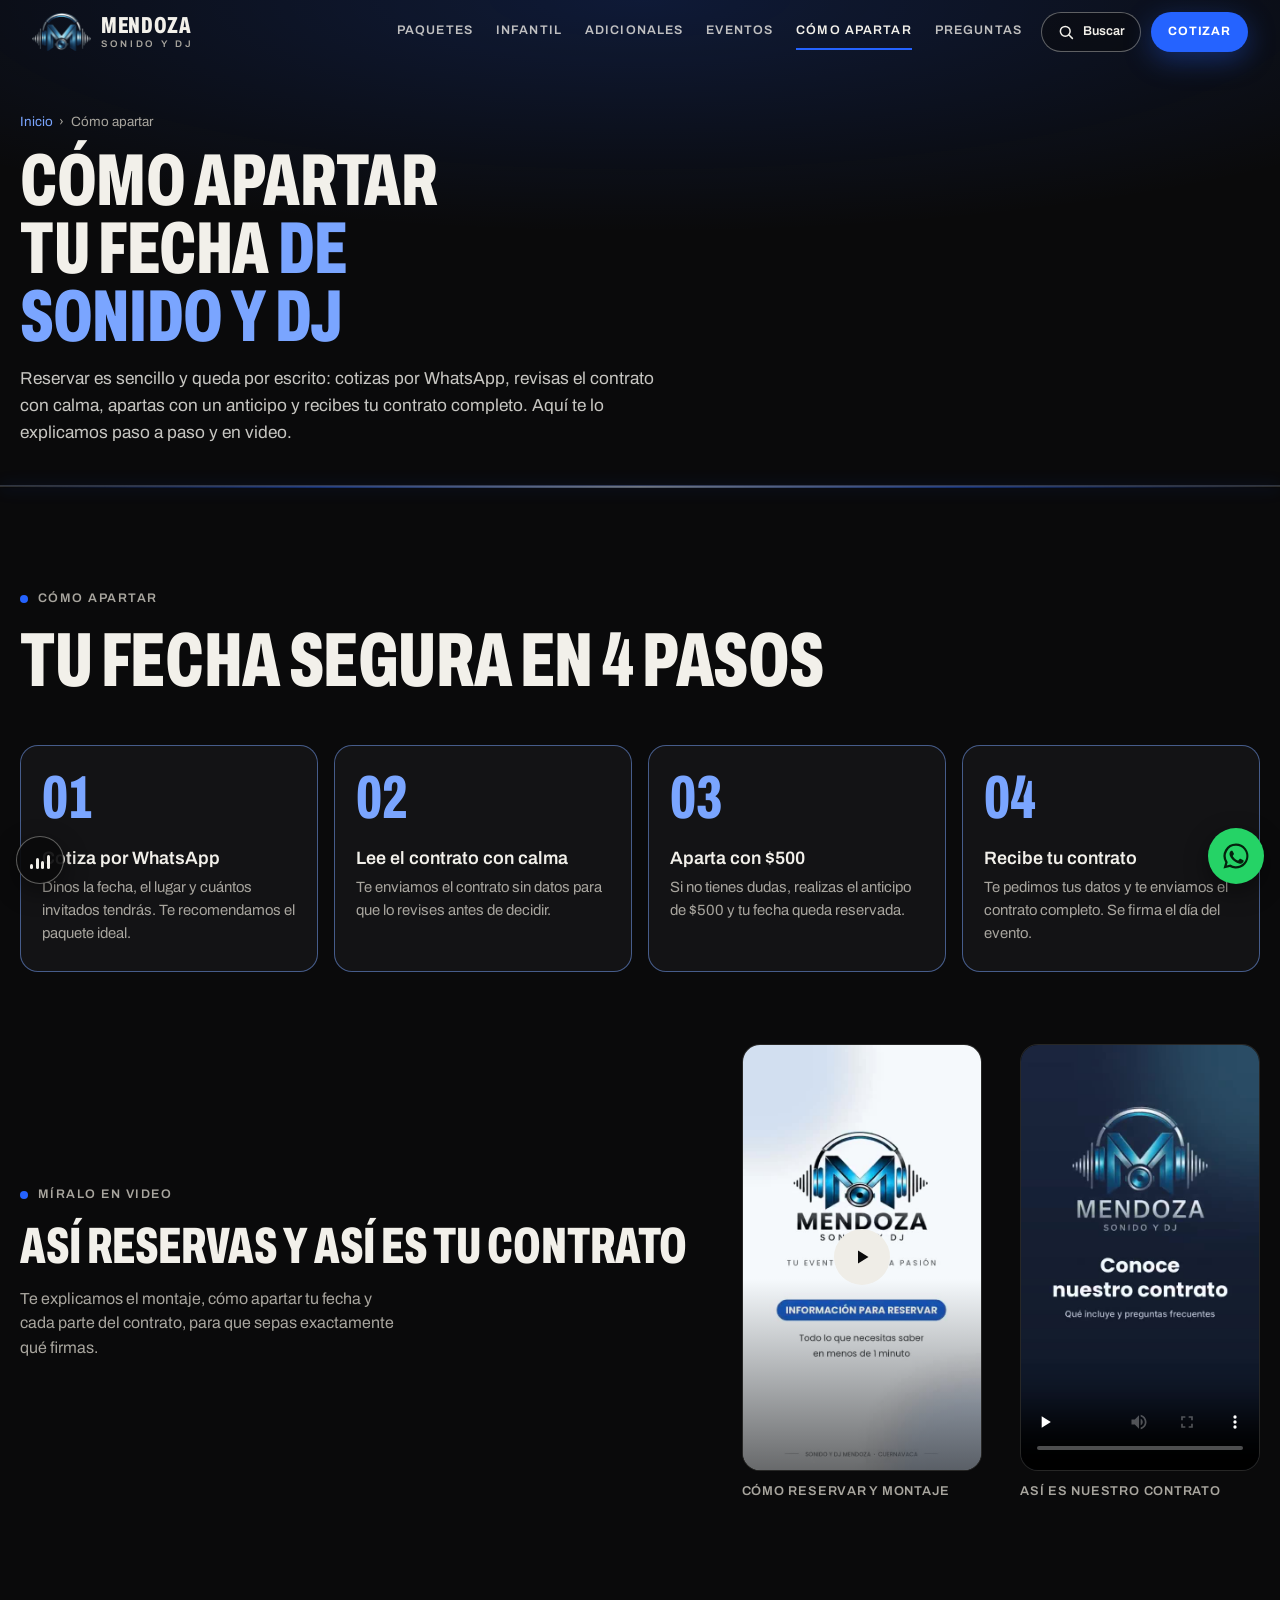
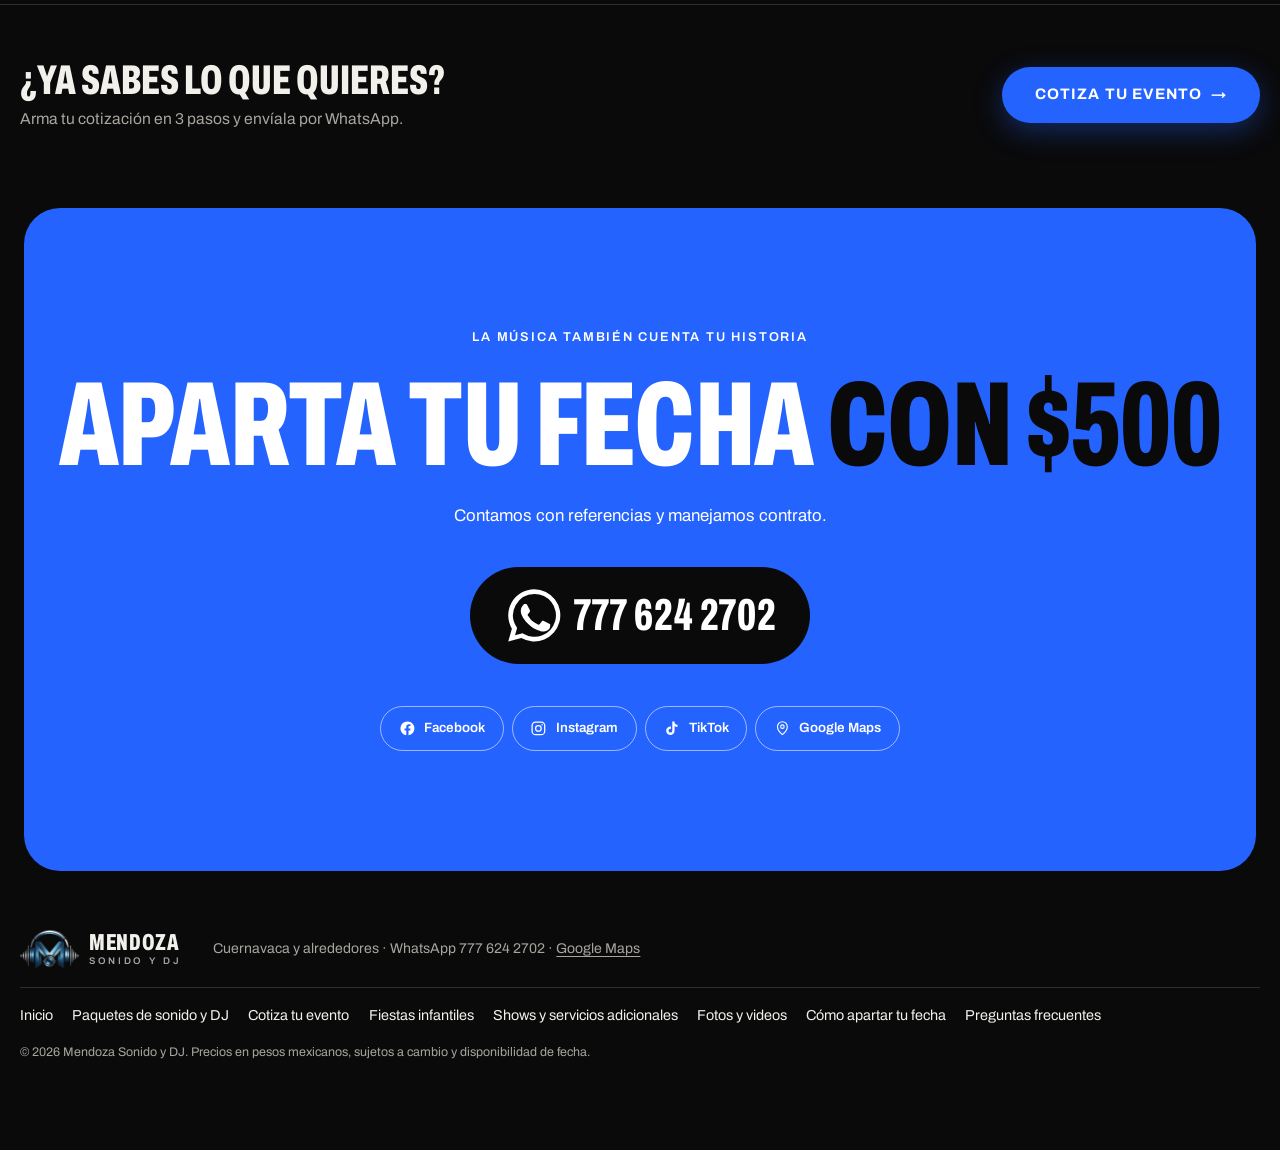
==== como-apartar.html @ 991a9567 "Add files via upload" ====
<!DOCTYPE html>
<html lang="es-MX">
<head>
<meta charset="UTF-8">
<meta name="viewport" content="width=device-width, initial-scale=1">
<title>Cómo apartar tu fecha | Mendoza Sonido y DJ Cuernavaca</title>
<meta name="description" content="Así reservas tu sonido y DJ en Cuernavaca: cotizas por WhatsApp, revisas el contrato, apartas con un anticipo y recibes tu contrato. Paso a paso y en video.">
<meta name="robots" content="index, follow, max-image-preview:large">
<meta name="theme-color" content="#0a0a0b">
<link rel="canonical" href="https://sonido-mendoza.vercel.app/como-apartar">
<!-- Vista previa al compartir el enlace (WhatsApp, Facebook, Messenger) -->
<meta property="og:title" content="Cómo apartar tu fecha | Mendoza Sonido y DJ Cuernavaca">
<meta property="og:description" content="Así reservas tu sonido y DJ en Cuernavaca: cotizas por WhatsApp, revisas el contrato, apartas con un anticipo y recibes tu contrato. Paso a paso y en video.">
<meta property="og:url" content="https://sonido-mendoza.vercel.app/como-apartar">
<meta property="og:image" content="https://sonido-mendoza.vercel.app/compartir.jpg">
<meta property="og:image:secure_url" content="https://sonido-mendoza.vercel.app/compartir.jpg">
<meta property="og:image:type" content="image/jpeg">
<meta property="og:image:width" content="1200">
<meta property="og:image:height" content="630">
<meta property="og:image:alt" content="Mendoza Sonido y DJ: sonido, luces y DJ para fiestas en Cuernavaca">
<meta property="og:type" content="website">
<meta property="og:site_name" content="Mendoza Sonido y DJ">
<meta property="og:locale" content="es_MX">
<meta name="twitter:card" content="summary_large_image">
<meta name="twitter:image" content="https://sonido-mendoza.vercel.app/compartir.jpg">
<link rel="icon" href="/assets/img/icon.png">
<link rel="apple-touch-icon" href="/assets/img/icon.png">
<link rel="preconnect" href="https://fonts.googleapis.com">
<link rel="preconnect" href="https://fonts.gstatic.com" crossorigin>
<link href="https://fonts.googleapis.com/css2?family=Archivo:wdth,wght@62..125,400..800&display=swap" rel="stylesheet">
<link rel="stylesheet" href="/styles.css?v=2712">
<!-- Datos para Google (los de precios y preguntas se agregan solos con lo publicado en el panel) -->
<script type="application/ld+json">{"@context":"https://schema.org","@type":"BreadcrumbList","itemListElement":[{"@type":"ListItem","position":1,"name":"Inicio","item":"https://sonido-mendoza.vercel.app/"},{"@type":"ListItem","position":2,"name":"Cómo apartar","item":"https://sonido-mendoza.vercel.app/como-apartar"}]}</script>
</head>
<body data-page="apartar">
<!-- Página generada con generar-paginas.ps1. Los textos, precios y fotos se editan en el panel (admin.html). -->
<div class="progress" id="progress" aria-hidden="true"></div>

<!-- ============ MENÚ (igual en todas las páginas) ============ -->
<header class="nav" id="nav">
  <a href="/" class="nav__brand" aria-label="Mendoza Sonido y DJ, inicio">
    <img src="/assets/img/icon-clear.png" alt="" width="240" height="154">
    <span><b>Mendoza</b><small>Sonido y DJ</small></span>
  </a>
  <nav class="nav__links" id="navLinks" aria-label="Páginas">
    <a href="/paquetes" data-page-link="paquetes">Paquetes</a>
    <a href="/fiestas-infantiles" data-page-link="infantil">Infantil</a>
    <a href="/servicios-adicionales" data-page-link="adicionales">Adicionales</a>
    <a href="/galeria" data-page-link="galeria">Eventos</a>
    <a href="/como-apartar" data-page-link="apartar">Cómo apartar</a>
    <a href="/preguntas-frecuentes" data-page-link="preguntas">Preguntas</a>
    <a class="btn btn--main nav__links-cta" href="/cotizar">Cotiza tu evento <span class="arrow">→</span></a>
    <a class="btn btn--wa nav__links-cta" data-wa="Hola, quiero cotizar mi evento con Mendoza Sonido y DJ." href="#"><svg class="ico"><use href="#i-wa"/></svg> Cotizar por WhatsApp</a>
  </nav>
  <button type="button" class="nav__search" data-search aria-label="Buscar en el sitio">
    <svg class="ico"><use href="#i-search"/></svg><span>Buscar</span>
  </button>
  <a class="btn btn--main btn--sm nav__cta" href="/cotizar" data-page-link="cotizar">Cotizar</a>
  <button type="button" class="nav__toggle" id="navToggle" aria-label="Abrir menú" aria-expanded="false" aria-controls="navLinks">
    <span></span><span></span>
  </button>
</header>

<main>
<section class="phead">
  <div class="wrap">
    <nav class="crumbs" aria-label="Ruta"><a href="/">Inicio</a> <span aria-hidden="true">›</span> <span>Cómo apartar</span></nav>
    <h1>Cómo apartar tu fecha <em>de sonido y DJ</em></h1>
    <p>Reservar es sencillo y queda por escrito: cotizas por WhatsApp, revisas el contrato con calma, apartas con un anticipo y recibes tu contrato completo. Aquí te lo explicamos paso a paso y en video.</p>
  </div>
</section>
<!-- ============ CÓMO APARTAR ============ -->
<section class="section" id="proceso">
  <div class="wrap">
    <header class="head">
      <p class="label"><i></i> Cómo apartar</p>
      <h2 id="aparTitle"></h2>
    </header>
    <ol class="steps" id="pasos"></ol>
    <div class="pvideos" id="pvideos"></div>
  </div>
</section>


<section class="nextstep">
  <div class="wrap">
    <p>¿Ya sabes lo que quieres? <span>Arma tu cotización en 3 pasos y envíala por WhatsApp.</span></p>
    <a class="btn btn--main btn--lg" href="/cotizar">Cotiza tu evento <span class="arrow">→</span></a>
  </div>
</section>
<!-- ============ CONTACTO ============ -->
<section class="cta" id="contacto">
  <div class="wrap cta__box" id="contactBox"></div>
</section>

</main>

<footer class="footer">
  <div class="wrap">
    <div class="footer__row">
      <a href="/" class="nav__brand">
        <img src="/assets/img/icon-clear.png" alt="" width="240" height="154">
        <span><b>Mendoza</b><small>Sonido y DJ</small></span>
      </a>
      <p id="footInfo"></p>
    </div>
    <nav class="footer__links" aria-label="Páginas del sitio">
      <a href="/">Inicio</a>
      <a href="/paquetes">Paquetes de sonido y DJ</a>
      <a href="/cotizar">Cotiza tu evento</a>
      <a href="/fiestas-infantiles">Fiestas infantiles</a>
      <a href="/servicios-adicionales">Shows y servicios adicionales</a>
      <a href="/galeria">Fotos y videos</a>
      <a href="/como-apartar">Cómo apartar tu fecha</a>
      <a href="/preguntas-frecuentes">Preguntas frecuentes</a>
    </nav>
    <p class="footer__small">© <span id="year">2026</span> Mendoza Sonido y DJ. <span id="footNote"></span></p>
  </div>
</footer>

<!-- Botón flotante (computadora) -->
<a class="fab" data-wa="Hola, quiero cotizar mi evento con Mendoza Sonido y DJ." href="#" aria-label="Escríbenos por WhatsApp">
  <svg class="ico"><use href="#i-wa"/></svg>
</a>

<!-- Barra inferior (celular) -->
<nav class="dock" id="dock" aria-label="Accesos rápidos">
  <a href="/paquetes" data-page-link="paquetes"><svg class="ico"><use href="#i-speaker"/></svg><span>Paquetes</span></a>
  <a href="/cotizar" id="dockQuote" data-page-link="cotizar"><svg class="ico"><use href="#i-cart"/></svg><span>Cotizar</span><b class="dock__n" id="dockN" hidden></b></a>
  <button type="button" data-search><svg class="ico"><use href="#i-search"/></svg><span>Buscar</span></button>
  <a class="dock__wa" data-wa="Hola, quiero cotizar mi evento con Mendoza Sonido y DJ." href="#"><svg class="ico"><use href="#i-wa"/></svg><span>WhatsApp</span></a>
</nav>

<!-- Buscador -->
<dialog class="search" id="search" aria-label="Buscar en el sitio">
  <form class="search__bar" id="sForm" role="search">
    <svg class="ico"><use href="#i-search"/></svg>
    <input type="search" id="sInput" placeholder="Pantalla, shots, 150 personas, anticipo…" autocomplete="off" enterkeyhint="search" aria-label="¿Qué buscas?">
    <button type="button" class="search__close" id="sClose" aria-label="Cerrar buscador">×</button>
  </form>
  <div class="search__body">
    <div id="sQuick">
      <p class="search__h">Lo más buscado</p>
      <ul class="search__chips">
        <li><button type="button" data-q="pantalla">Pantalla y karaoke</button></li>
        <li><button type="button" data-q="shots">Carrito de shots</button></li>
        <li><button type="button" data-q="show">Shows y botargas</button></li>
        <li><button type="button" data-q="palomitas">Palomitas</button></li>
        <li><button type="button" data-q="infantil">Fiesta infantil</button></li>
        <li><button type="button" data-q="150 personas">150 personas</button></li>
        <li><button type="button" data-q="sábado">Precio en sábado</button></li>
        <li><button type="button" data-q="apartar">Cómo apartar</button></li>
        <li><button type="button" data-q="contrato">Contrato</button></li>
        <li><button type="button" data-q="horas">Horas de servicio</button></li>
      </ul>
    </div>
    <p class="search__h" id="sHead" hidden></p>
    <ul class="search__list" id="sList"></ul>
    <div class="search__none" id="sNone" hidden>
      <p>No encontramos <b id="sTerm"></b> en la página. Pregúntanos y te respondemos.</p>
      <a class="btn btn--wa" id="sAsk" href="#" target="_blank" rel="noopener"><svg class="ico"><use href="#i-wa"/></svg> Preguntar por WhatsApp</a>
    </div>
  </div>
</dialog>

<!-- Ventana de cada paquete: fotos y detalles -->
<dialog class="pview" id="packView" aria-labelledby="pvTitle">
  <button class="lightbox__close" id="pvClose" aria-label="Cerrar">×</button>
  <div class="pview__grid">
    <div class="pview__media" id="pvMedia">
      <div class="pview__strip" id="pvStrip"></div>
      <div class="pview__bar">
        <p id="pvCap"></p>
        <div class="vnav" id="pvNav">
          <button type="button" id="pvPrev" aria-label="Foto anterior">←</button>
          <span id="pvCount">1 / 1</span>
          <button type="button" id="pvNext" aria-label="Foto siguiente">→</button>
        </div>
      </div>
    </div>
    <div class="pview__info">
      <p class="label"><i></i> Paquete</p>
      <h3 id="pvTitle"></h3>
      <p class="pack__cap" id="pvPeople"></p>
      <div class="pview__price" id="pvPrice"></div>
      <ul class="pack__list" id="pvList"></ul>
      <button type="button" class="pack__video" id="pvVideo" hidden><svg class="ico"><use href="#i-play"/></svg> Ver video del paquete</button>
      <button type="button" class="btn btn--wa" id="pvWant"><svg class="ico"><use href="#i-wa"/></svg> Quiero este paquete</button>
    </div>
  </div>
</dialog>

<!-- Visor de fotos y videos -->
<dialog class="lightbox" id="lightbox" aria-label="Foto o video ampliado">
  <button class="lightbox__close" id="lbClose" aria-label="Cerrar">×</button>
  <img id="lbImg" src="" alt="">
  <video id="lbVid" controls playsinline hidden></video>
  <div id="lbYt" class="yt" hidden></div>
  <p id="lbCap"></p>
</dialog>

<svg width="0" height="0" style="position:absolute" aria-hidden="true">
  <defs>
    <symbol id="i-wa" viewBox="0 0 24 24"><path fill="currentColor" stroke="none" d="M12 2a10 10 0 0 0-8.6 15.1L2 22l5-1.3A10 10 0 1 0 12 2Zm0 1.8a8.2 8.2 0 1 1-4.2 15.2l-.3-.2-2.9.8.8-2.8-.2-.3A8.2 8.2 0 0 1 12 3.800Zm-3.5 3.900c-.2 0-.5 0-.7.3-.3.3-1 1-1 2.300s1 2.7 1.1 2.900c.100.2 2 3 4.8 4.2 2.4 1 2.8.800 3.3.700.5 0 1.7-.7 1.9-1.3.200-.7.200-1.2.200-1.3-.1-.2-.3-.2-.6-.400l-1.9-.900c-.3-.1-.5-.2-.7.100l-.9 1.100c-.2.200-.3.200-.6.100-.3-.2-1.2-.5-2.3-1.4-.8-.8-1.4-1.7-1.6-2-.2-.3 0-.4.100-.600l.400-.5.300-.500v-.500L9.3 8.100c-.2-.4-.4-.4-.6-.400h-.200Z"/></symbol>
    <symbol id="i-fb" viewBox="0 0 24 24"><path fill="currentColor" stroke="none" d="M22 12a10 10 0 1 0-11.6 9.900v-7H7.900V12h2.500V9.800c0-2.5 1.5-3.9 3.8-3.9 1.1 0 2.2.2 2.2.2v2.500h-1.200c-1.2 0-1.6.8-1.6 1.600V12h2.800l-.4 2.900h-2.400v7A10 10 0 0 0 22 12Z"/></symbol>
    <symbol id="i-ig" viewBox="0 0 24 24" fill="none" stroke="currentColor" stroke-width="1.8"><rect x="3" y="3" width="18" height="18" rx="5"/><circle cx="12" cy="12" r="4"/><circle cx="17.3" cy="6.7" r="1" fill="currentColor" stroke="none"/></symbol>
    <symbol id="i-tt" viewBox="0 0 24 24"><path fill="currentColor" stroke="none" d="M16.5 2h-3.200v13.300a2.7 2.7 0 1 1-2.7-2.700c.3 0 .5 0 .8.100V9.400a6 6 0 1 0 5.1 5.900V8.600a7.3 7.3 0 0 0 4.2 1.300V6.700a4.3 4.3 0 0 1-4.2-4.700Z"/></symbol>
      <symbol id="i-clock" viewBox="0 0 24 24"><circle cx="12" cy="12" r="9"/><path d="M12 7v5l3 2"/></symbol>
      <symbol id="i-lock" viewBox="0 0 24 24"><rect x="5" y="11" width="14" height="9" rx="2"/><path d="M8 11V8a4 4 0 0 1 8 0v3"/></symbol>
      <symbol id="i-dj" viewBox="0 0 24 24"><path d="M4 15v-3a8 8 0 0 1 16 0v3"/><rect x="3" y="14" width="4" height="6" rx="1.5"/><rect x="17" y="14" width="4" height="6" rx="1.5"/></symbol>
      <symbol id="i-truck" viewBox="0 0 24 24"><path d="M3 7h11v9H3zM14 10h4l3 3v3h-7"/><circle cx="7" cy="17.5" r="1.8"/><circle cx="17" cy="17.5" r="1.8"/></symbol>
      <symbol id="i-doc" viewBox="0 0 24 24"><path d="M7 3h7l4 4v14H7zM14 3v4h4M10 12h5M10 16h5"/></symbol>
      <symbol id="i-people" viewBox="0 0 24 24"><circle cx="12" cy="8" r="3"/><path d="M6 20a6 6 0 0 1 12 0"/><circle cx="5" cy="10" r="2"/><circle cx="19" cy="10" r="2"/><path d="M1.5 18a3.5 3.5 0 0 1 4-3.400M22.5 18a3.5 3.5 0 0 0-4-3.4"/></symbol>
      <symbol id="i-speaker" viewBox="0 0 24 24"><rect x="6" y="3" width="12" height="18" rx="2"/><circle cx="12" cy="14" r="3"/><circle cx="12" cy="7.5" r="1"/></symbol>
      <symbol id="i-pop" viewBox="0 0 24 24"><path d="M6 10h12l-1.5 11h-9zM10 10l.500 11M14 10l-.5 11"/><path d="M6.5 10a2.5 2.5 0 0 1 2-4 3 3 0 0 1 5.5-.5 2.5 2.5 0 0 1 3.5 4.5"/></symbol>
      <symbol id="i-bubble" viewBox="0 0 24 24"><circle cx="9" cy="14" r="5"/><circle cx="17" cy="7" r="3"/><circle cx="18.5" cy="16.5" r="1.5"/></symbol>
      <symbol id="i-castle" viewBox="0 0 24 24"><path d="M4 21V11l2.5-4L9 11v3h6v-3l2.5-4 2.5 4v10zM10 21v-3a2 2 0 0 1 4 0v3M6.5 7V3l2 1-2 1"/></symbol>
      <symbol id="i-mask" viewBox="0 0 24 24"><path d="M4 5c5-2 11-2 16 0v6c0 5-4 8-8 9-4-1-8-4-8-9z"/><path d="M8 10h2M14 10h2M9 14c2 2 4 2 6 0"/></symbol>
      <symbol id="i-cart" viewBox="0 0 24 24"><rect x="4" y="9" width="16" height="8" rx="1"/><path d="M7 9V6h3v3M14 9V6h3v3"/><circle cx="8" cy="19.5" r="1.5"/><circle cx="16" cy="19.5" r="1.5"/></symbol>
      <symbol id="i-snack" viewBox="0 0 24 24"><path d="M5 9h8l-1 12H6zM15 11h5l-1 10h-4M17 11l1-7"/><path d="M5.5 9a2 2 0 0 1 2-3 2.5 2.5 0 0 1 4 0 2 2 0 0 1 1 3"/></symbol>
      <symbol id="i-invite" viewBox="0 0 24 24"><rect x="6" y="2.5" width="12" height="19" rx="2.5"/><path d="M9 9h6v5H9zM9 9l3 2.500L15 9M11 18h2"/></symbol>
    <symbol id="i-pin" viewBox="0 0 24 24"><path d="M12 21s-7-6.1-7-11.5a7 7 0 0 1 14 0C19 14.900 12 21 12 21Z"/><circle cx="12" cy="9.500" r="2.500"/></symbol>
    <symbol id="i-play" viewBox="0 0 24 24"><path d="M8 5.500v13l10.500-6.500Z" fill="currentColor" stroke="none"/></symbol>
    <symbol id="i-eye" viewBox="0 0 24 24"><path d="M2.5 12S6 5.5 12 5.5 21.5 12 21.5 12 18 18.5 12 18.5 2.5 12 2.5 12Z"/><circle cx="12" cy="12" r="2.8"/></symbol>
    <symbol id="i-search" viewBox="0 0 24 24"><circle cx="11" cy="11" r="6.5"/><path d="M16 16l4.500 4.500"/></symbol>
    <symbol id="i-star" viewBox="0 0 24 24"><path d="M12 3.500l2.600 5.300 5.900.900-4.300 4.100 1 5.800-5.200-2.700-5.200 2.700 1-5.800-4.300-4.100 5.900-.900Z"/></symbol>
    <symbol id="i-check" viewBox="0 0 24 24"><path d="M5 12.500l4.500 4.500L19 7.500"/></symbol>
    <symbol id="i-cal" viewBox="0 0 24 24"><rect x="4" y="5.500" width="16" height="14.500" rx="2"/><path d="M4 10h16M8.500 3.500v4M15.500 3.500v4"/></symbol>
  </defs>
</svg>

<!-- contenido.js: contenido de respaldo. firebase-config.js: tu proyecto de Firebase (si está lleno,
     cargar.js trae de ahí lo que publicaste en el panel). cargar.js arranca render.js y script.js. -->
<script src="contenido.js?v=2712"></script>
<script src="firebase-config.js?v=2712"></script>
<script src="cargar.js?v=2712"></script>
<!-- cargar.js carga después render.js, script.js, cotizador.js y efectos.js -->
</body>
</html>
---- styles.css ----
/* ===== Mendoza Sonido y DJ (v25) =====
   Dirección: cartel de club / agenda de eventos. Negro, blanco hueso y un solo azul (el del logo).
   Titulares condensados en mayúsculas, esquinas suaves, líneas finas, color plano y la fotografía
   real como protagonista. Tema único por decisión de marca.
   v25: buscador, filtros de paquetes, paquetes en cuadrícula (sin deslizar) y barra inferior en celular. */
:root {
  color-scheme: dark;
  --ink: #0a0a0b;
  --ink-2: #131315;
  --ink-3: #1b1b1f;
  --paper: #efede7;
  --blue: #2563ff;
  --blue-ink: #7aa5ff;
  --wa: #25d366;
  --warn: #ffb14a;
  /* colores de contexto: cambian en las secciones claras */
  --bg: var(--ink);
  --surface: var(--ink-2);
  --text: #f2f0ea;
  --muted: #a8a59e;
  --line: rgba(242, 240, 234, 0.16);
  --line-2: rgba(242, 240, 234, 0.36);
  --font: "Archivo", "Helvetica Neue", Helvetica, Arial, sans-serif;
  --ease: cubic-bezier(0.2, 0.7, 0.2, 1);
  --r: 18px;      /* esquinas de tarjetas */
  --r-sm: 12px;   /* esquinas de elementos chicos */
  --nav-h: 64px;
  --dock-h: 0px;  /* alto de la barra inferior (solo celular) */
}

*, *::before, *::after { box-sizing: border-box; margin: 0; padding: 0; }
html { scroll-behavior: smooth; scroll-padding-top: 84px; -webkit-text-size-adjust: 100%; }
body { font-family: var(--font); font-weight: 400; font-size: 1rem; line-height: 1.55; background: var(--ink); color: var(--text); -webkit-font-smoothing: antialiased; overflow-x: hidden; }
img, video, canvas { max-width: 100%; height: auto; display: block; }
a { color: inherit; text-decoration: none; }
ul, ol { list-style: none; }
button { font: inherit; color: inherit; background: none; border: 0; border-radius: 0; cursor: pointer; }
b, strong { font-weight: 600; }
[hidden] { display: none !important; }
.wrap { width: min(1240px, 100% - 2.5rem); margin-inline: auto; }
.ico { width: 1.25em; height: 1.25em; flex: none; fill: none; stroke: currentColor; stroke-width: 1.6; stroke-linecap: round; stroke-linejoin: round; }
:focus-visible { outline: 2px solid var(--blue-ink); outline-offset: 3px; }
::selection { background: var(--blue); color: #fff; }

/* ---------- Tipografía ---------- */
h1, h2, .display { font-stretch: 62%; font-weight: 800; text-transform: uppercase; line-height: 0.92; letter-spacing: -0.005em; text-wrap: balance; }
h1 { font-size: clamp(2.7rem, 9.4vw, 7rem); }
h2 { font-size: clamp(2.4rem, 6.6vw, 4.8rem); }
h1 em, h2 em, h3 em, h4 em { font-style: normal; color: var(--blue-ink); }
.section h2 em, .pvideos h3 em { color: inherit; } /* el azul se reserva para el inicio, precios y avisos */
.label { display: flex; align-items: center; gap: 0.6rem; font-size: 0.78rem; font-weight: 600; letter-spacing: 0.12em; text-transform: uppercase; color: var(--muted); margin-bottom: 1.1rem; }
.label i { width: 8px; height: 8px; background: var(--blue); flex: none; }
.label b { color: var(--text); font-weight: 600; font-variant-numeric: tabular-nums; }
.label b::after { content: "/"; margin-left: 0.6rem; color: var(--blue-ink); }
.label b + i { display: none; }

/* ---------- Botones ---------- */
.btn { display: inline-flex; align-items: center; justify-content: center; gap: 0.55rem; min-height: 48px; padding: 0.85rem 1.4rem; font-size: 0.84rem; font-weight: 700; letter-spacing: 0.07em; text-transform: uppercase; line-height: 1.2; border: 1px solid transparent; transition: background 0.2s, color 0.2s, border-color 0.2s; }
.btn .ico { width: 1.4em; height: 1.4em; }
.btn .arrow { transition: transform 0.25s var(--ease); }
.btn:hover .arrow { transform: translateX(4px); }
.btn--wa { background: var(--wa); color: #05220e; }
.btn--wa:hover { background: var(--text); color: var(--bg); }
.btn--line { border-color: var(--line-2); }
.btn--line:hover { background: var(--text); color: var(--bg); border-color: var(--text); }
.btn--ghost { border-color: var(--line-2); }
.btn--ghost:hover { border-color: var(--text); }
.btn--sm { min-height: 40px; padding: 0.55rem 1rem; font-size: 0.76rem; }
.btn--xl { font-size: clamp(1.7rem, 6vw, 2.8rem); font-stretch: 62%; font-weight: 800; letter-spacing: 0.02em; padding: 1rem 2rem; }
.btn--pack { background: var(--text); color: var(--ink); }
.btn--pack:hover { background: var(--blue); color: #fff; }
/* botón de texto chico */
.tbtn { display: inline-flex; align-items: center; gap: 0.45rem; min-height: 40px; padding: 0.45rem 0.95rem; font-size: 0.82rem; font-weight: 600; border: 1px solid var(--line-2); border-radius: 999px; transition: background 0.2s, color 0.2s, border-color 0.2s; }
.tbtn:hover { background: var(--text); color: var(--bg); border-color: var(--text); }
.tbtn--wa { border-color: rgba(37, 211, 102, 0.6); color: #7ff0ab; }
.tbtn--wa:hover { background: var(--wa); border-color: var(--wa); color: #05220e; }

/* ---------- Progreso y menú ---------- */
.progress { position: fixed; inset: 0 0 auto 0; height: 3px; z-index: 70; background: var(--blue); transform: scaleX(0); transform-origin: 0 50%; }
.nav { position: fixed; inset: 0 0 auto 0; z-index: 60; height: var(--nav-h); display: flex; align-items: center; gap: 0.6rem; padding: 0 clamp(1rem, 3vw, 2rem); border-bottom: 1px solid transparent; transition: background 0.25s, border-color 0.25s; }
.nav.is-solid { background: var(--ink); border-color: var(--line); }
.nav__brand { display: inline-flex; align-items: center; gap: 0.6rem; margin-right: auto; }
.nav__brand img { height: 38px; width: auto; }
.nav__brand span { display: flex; flex-direction: column; line-height: 1; }
.nav__brand b { font-stretch: 62%; font-weight: 800; font-size: 1.45rem; letter-spacing: 0.03em; text-transform: uppercase; }
.nav__brand small { font-size: 0.6rem; font-weight: 600; letter-spacing: 0.28em; text-transform: uppercase; color: var(--muted); margin-top: 0.2rem; }
.nav__links { display: flex; align-items: center; gap: clamp(0.9rem, 1.8vw, 1.6rem); font-size: 0.78rem; font-weight: 600; letter-spacing: 0.09em; text-transform: uppercase; margin-right: 0.6rem; }
.nav__links a:not(.btn) { color: rgba(242, 240, 234, 0.78); padding: 0.5rem 0; border-bottom: 2px solid transparent; white-space: nowrap; transition: color 0.2s, border-color 0.2s; }
.nav__links a:not(.btn):hover { color: var(--text); }
.nav__links a.is-current { color: var(--text); border-color: var(--blue); }
.nav__links-cta { display: none; }
.nav__search { display: inline-flex; align-items: center; gap: 0.5rem; height: 40px; padding: 0 0.95rem; border: 1px solid var(--line-2); border-radius: 999px; font-size: 0.8rem; font-weight: 600; background: rgba(10, 10, 11, 0.45); transition: background 0.2s, color 0.2s, border-color 0.2s; }
.nav__search:hover { background: var(--text); color: var(--bg); border-color: var(--text); }
.nav__search .ico { width: 18px; height: 18px; stroke-width: 2; }
.nav__toggle { display: none; width: 44px; height: 44px; }
.nav__toggle span { display: block; width: 26px; height: 2px; background: var(--text); margin: 7px auto; transition: transform 0.3s var(--ease); }
.nav__toggle.is-open span:nth-child(1) { transform: translateY(4.5px) rotate(45deg); }
.nav__toggle.is-open span:nth-child(2) { transform: translateY(-4.5px) rotate(-45deg); }
@media (max-width: 1180px) { .nav__search span { display: none; } .nav__search { width: 40px; padding: 0; justify-content: center; } }
@media (max-width: 1020px) {
  .nav__toggle { display: block; }
  .nav__cta { display: none; }
  .nav__links { position: fixed; inset: 0; z-index: -1; flex-direction: column; align-items: flex-start; justify-content: center; gap: 0; margin: 0; padding: 5rem 1.25rem calc(2rem + var(--dock-h)); background: var(--ink); opacity: 0; visibility: hidden; transition: opacity 0.25s, visibility 0.25s; }
  .nav__links.is-open { opacity: 1; visibility: visible; }
  .nav__links a:not(.btn) { width: 100%; font-stretch: 62%; font-weight: 800; font-size: clamp(2.2rem, 10vw, 3.2rem); letter-spacing: 0; line-height: 1; color: var(--text); padding: 0.45rem 0; border-bottom: 1px solid var(--line); }
  .nav__links a.is-current { border-color: var(--line); color: var(--blue-ink); }
  .nav__links-cta { display: inline-flex; margin-top: 1.6rem; width: 100%; }
}

/* ---------- Inicio ---------- */
.hero { position: relative; isolation: isolate; display: flex; flex-direction: column; padding-top: var(--nav-h); }
.hero__bg { position: absolute; inset: 0; width: 100%; height: 100%; object-fit: cover; object-position: 50% 45%; z-index: -2; }
.hero::after { content: ""; position: absolute; inset: 0; z-index: -1; background: linear-gradient(180deg, rgba(10, 10, 11, 0.86) 0%, rgba(10, 10, 11, 0.66) 45%, rgba(10, 10, 11, 0.94) 100%); }
.hero__copy { display: flex; flex-direction: column; align-items: center; text-align: center; padding: clamp(1.4rem, 4vw, 3rem) 0 clamp(2.2rem, 5vw, 3.6rem); }
.hero__logo { width: clamp(118px, 17vw, 190px); margin-bottom: 1.1rem; filter: drop-shadow(0 6px 24px rgba(0, 0, 0, 0.6)); }
.hero__copy .label { justify-content: center; color: var(--text); margin-bottom: 0.9rem; }
.hero h1 { max-width: 12.5em; }
.hero__lead { max-width: 54ch; margin-top: 1.2rem; font-size: clamp(1rem, 2.2vw, 1.1rem); color: rgba(242, 240, 234, 0.86); }
.hero__search { display: flex; align-items: center; gap: 0.8rem; width: min(560px, 100%); min-height: 56px; margin-top: 1.6rem; padding: 0 1.3rem; border-radius: 999px; background: var(--paper); color: #55524c; font-size: 1rem; text-align: left; box-shadow: 0 10px 30px rgba(0, 0, 0, 0.4); transition: box-shadow 0.2s, transform 0.2s var(--ease); }
.hero__search .ico { width: 22px; height: 22px; color: var(--blue); stroke-width: 2.2; }
.hero__search span { overflow: hidden; white-space: nowrap; text-overflow: ellipsis; }
.hero__search:hover { box-shadow: 0 0 0 3px var(--blue), 0 10px 30px rgba(0, 0, 0, 0.4); }
.hero__cta { display: flex; flex-wrap: wrap; justify-content: center; gap: 0.6rem; margin-top: 1rem; }
.hero .btn--line { background: rgba(10, 10, 11, 0.45); }
.hero .btn--line:hover { background: var(--text); }

/* Accesos directos bajo el inicio */
.jump { display: grid; grid-template-columns: repeat(4, 1fr); gap: 0.8rem; width: min(1240px, 100% - 2.5rem); margin: 0 auto; padding-bottom: clamp(1.5rem, 4vw, 2.5rem); }
.jump a { display: grid; grid-template-columns: auto 1fr; column-gap: 0.9rem; align-items: center; padding: 1.05rem 1.2rem; border: 1px solid var(--line); border-radius: var(--r); background: rgba(10, 10, 11, 0.74); transition: background 0.2s, color 0.2s, border-color 0.2s; }
.jump .ico { grid-row: span 2; width: 42px; height: 42px; padding: 10px; border-radius: 50%; background: var(--blue); color: #fff; }
.jump b { font-stretch: 62%; font-weight: 800; font-size: clamp(1.25rem, 2.1vw, 1.6rem); text-transform: uppercase; line-height: 1.05; }
.jump small { font-size: 0.86rem; color: var(--muted); line-height: 1.3; }
.jump a:hover { background: var(--paper); color: var(--ink); border-color: var(--paper); }
.jump a:hover small { color: #55524c; }
@media (max-width: 1000px) { .jump { grid-template-columns: repeat(2, minmax(0, 1fr)); gap: 0.6rem; } }
@media (max-width: 520px) {
  .jump a { grid-template-columns: 1fr; row-gap: 0.15rem; padding: 0.9rem; align-items: start; }
  .jump .ico { grid-row: auto; width: 34px; height: 34px; padding: 8px; margin-bottom: 0.45rem; }
  .jump b { font-size: 1.2rem; }
  .jump small { font-size: 0.8rem; }
}

/* ---------- Secciones ---------- */
.section { padding: clamp(3.6rem, 8vw, 7rem) 0; border-top: 1px solid var(--line); }
.section--paper { --bg: var(--paper); --surface: #e5e2da; --text: #0a0a0b; --muted: #5c5953; --line: rgba(10, 10, 11, 0.18); --line-2: rgba(10, 10, 11, 0.45); --blue-ink: #1c50e6; background: var(--paper); color: var(--text); border-top: 0; }
.head { margin-bottom: clamp(1.8rem, 4.5vw, 3rem); }
.head--split { display: grid; grid-template-columns: 1fr auto; gap: 1.2rem 3rem; align-items: end; }
.head__note { color: var(--muted); max-width: 36ch; padding-bottom: 0.3rem; }
.head__sub { color: var(--muted); margin: 1.4rem 0 1.6rem; max-width: 38ch; }
.after { margin-top: 2rem; }
@media (max-width: 800px) { .head--split { grid-template-columns: 1fr; } }

/* ---------- Filtros de paquetes ---------- */
.finder { display: grid; grid-template-columns: 1.15fr 0.95fr 1.5fr; gap: 1.3rem 2rem; padding: 1.4rem 1.5rem; margin-bottom: 1rem; border: 1px solid var(--line-2); background: var(--surface); }
.finder__head { grid-column: 1 / -1; display: flex; flex-wrap: wrap; align-items: baseline; gap: 0.3rem 1rem; }
.finder__title { font-stretch: 62%; font-weight: 800; font-size: 1.7rem; line-height: 1; text-transform: uppercase; }
.finder__hint { color: var(--muted); font-size: 0.93rem; }
.finder fieldset { border: 0; min-width: 0; }
.finder legend { display: flex; align-items: center; gap: 0.5rem; margin-bottom: 0.65rem; font-size: 0.92rem; font-weight: 600; }
.finder legend .ico { width: 18px; height: 18px; color: var(--blue-ink); }
.opts { display: flex; flex-wrap: wrap; gap: 0.4rem; }
.opt { position: relative; cursor: pointer; }
.opt input { position: absolute; inset: 0; width: 100%; height: 100%; margin: 0; opacity: 0; cursor: pointer; }
.opt span { display: inline-flex; align-items: center; min-height: 42px; padding: 0.45rem 1rem; border: 1px solid var(--line-2); border-radius: 999px; font-size: 0.92rem; font-weight: 500; white-space: nowrap; transition: background 0.15s, border-color 0.15s, color 0.15s; }
.opt:hover span { border-color: var(--text); }
.opt input:checked + span { background: var(--blue); border-color: var(--blue); color: #fff; font-weight: 600; }
.opt input:focus-visible + span { outline: 2px solid var(--blue-ink); outline-offset: 2px; }
.finder__res { grid-column: 1 / -1; display: flex; flex-wrap: wrap; align-items: center; justify-content: space-between; gap: 0.6rem 1.2rem; padding-top: 1rem; border-top: 1px solid var(--line); font-size: 0.95rem; color: var(--muted); }
.finder__res b { color: var(--text); font-size: 1.05rem; margin-right: 0.3rem; }
@media (max-width: 960px) { .finder { grid-template-columns: 1fr 1fr; } .finder fieldset:nth-of-type(3) { grid-column: 1 / -1; } }
@media (max-width: 620px) { .finder { grid-template-columns: 1fr; padding: 1.2rem 1.1rem; gap: 1.1rem; } .finder__hint { font-size: 0.88rem; } .opt span { padding-inline: 0.85rem; } }
.deal { display: flex; align-items: center; gap: 0.9rem; padding: 0.9rem 1.2rem; border: 1px solid rgba(122, 165, 255, 0.45); background: rgba(37, 99, 255, 0.12); font-size: 0.95rem; color: rgba(242, 240, 234, 0.88); }
.deal .ico { width: 22px; height: 22px; color: var(--blue-ink); }
.deal b { color: var(--text); }
.finder__empty { display: flex; flex-wrap: wrap; align-items: center; justify-content: space-between; gap: 1rem; margin-top: 1rem; padding: 1.3rem 1.5rem; border: 1px dashed var(--line-2); border-radius: var(--r); }
.finder__empty p { max-width: 52ch; color: var(--muted); }
.finder__empty b { color: var(--text); }

/* ---------- Paquetes ---------- */
.pgroup { margin-top: clamp(2.4rem, 5vw, 3.6rem); scroll-margin-top: 84px; }
.pgroup__head { display: flex; flex-wrap: wrap; align-items: baseline; gap: 0.3rem 1.2rem; margin-bottom: 1.2rem; padding-bottom: 0.9rem; border-bottom: 1px solid var(--line); }
.pgroup__head h3 { font-stretch: 62%; font-weight: 800; font-size: clamp(1.8rem, 4vw, 2.5rem); line-height: 1; text-transform: uppercase; }
.pgroup__head p { color: var(--muted); font-size: 0.95rem; }
.packs { display: grid; grid-template-columns: repeat(3, 1fr); gap: 1rem; align-items: stretch; }
.packs--4 { grid-template-columns: repeat(4, 1fr); }
@media (max-width: 1100px) { .packs--4 { grid-template-columns: repeat(2, 1fr); } }
@media (max-width: 920px) { .packs { grid-template-columns: repeat(2, 1fr); } }
.pack { position: relative; display: flex; flex-direction: column; border: 1px solid var(--line); background: var(--surface); overflow: hidden; cursor: pointer; scroll-margin-top: 96px; transition: border-color 0.2s, box-shadow 0.3s; }
.pack:hover { border-color: var(--line-2); }
.pack--top { border-color: rgba(122, 165, 255, 0.55); }
.pack.is-rec { border-color: var(--blue); box-shadow: 0 0 0 1px var(--blue); }
.pack__thumb { width: 100%; aspect-ratio: 16/10; object-fit: cover; object-position: 50% 45%; }
.pack__body { display: flex; flex-direction: column; align-items: flex-start; flex: 1; padding: 1.2rem 1.3rem 0.4rem; }
.pack__badge { margin-bottom: 0.6rem; padding: 0.28rem 0.7rem; border-radius: 999px; background: var(--paper); color: var(--ink); font-size: 0.7rem; font-weight: 700; letter-spacing: 0.06em; text-transform: uppercase; }
.pack--top .pack__badge { background: var(--blue); color: #fff; }
.pack.is-rec .pack__body::before { content: "A tu medida"; margin-bottom: 0.6rem; padding: 0.28rem 0.7rem; border-radius: 999px; background: var(--blue); color: #fff; font-size: 0.7rem; font-weight: 700; letter-spacing: 0.06em; text-transform: uppercase; }
.pack.is-rec .pack__badge { display: none; }
.pack h4, .pview__info h3, .quote h3 { font-stretch: 62%; font-weight: 800; text-transform: uppercase; line-height: 0.95; }
.pack h4 { font-size: 2.3rem; margin-bottom: 0.4rem; }
.pack__cap { display: inline-flex; align-items: center; gap: 0.45rem; font-size: 0.9rem; color: var(--muted); }
.pack__cost { width: 100%; margin-top: 0.9rem; }
.pack__price { font-stretch: 62%; font-weight: 800; font-size: 2.9rem; line-height: 1; font-variant-numeric: tabular-nums; }
.pack__price sup { font-size: 0.45em; vertical-align: 0.95em; margin-right: 2px; }
.pack__price b { font-weight: inherit; }
.pack__price small { display: block; font-stretch: 100%; font-size: 0.74rem; font-weight: 600; letter-spacing: 0.08em; text-transform: uppercase; color: var(--muted); margin-top: 0.45rem; }
.pack__alt { display: flex; align-items: baseline; justify-content: space-between; gap: 0.5rem; margin-top: 0.7rem; padding-top: 0.6rem; border-top: 1px solid var(--line); font-size: 0.86rem; color: var(--muted); }
.pack__alt b { font-stretch: 62%; font-weight: 800; font-size: 1.5rem; line-height: 1; color: var(--blue-ink); font-variant-numeric: tabular-nums; }
.pack__alt--no { color: var(--warn); }
.pack__tags { display: flex; flex-wrap: wrap; gap: 0.35rem; margin-top: 0.95rem; }
.pack__tags li { display: inline-flex; align-items: center; gap: 0.35rem; padding: 0.3rem 0.65rem 0.3rem 0.5rem; border-radius: 999px; background: var(--ink-3); font-size: 0.82rem; line-height: 1.25; }
.pack__tags li::before { content: ""; width: 0.55em; height: 0.3em; border-left: 2px solid var(--blue-ink); border-bottom: 2px solid var(--blue-ink); transform: rotate(-45deg) translateY(-1px); flex: none; }
.pack__actions { display: grid; grid-template-columns: 1fr 1fr; gap: 0.5rem; padding: 1rem 1.3rem 1.3rem; margin-top: auto; }
.pack__actions .btn { min-height: 46px; padding-inline: 0.4rem; font-size: 0.78rem; letter-spacing: 0.04em; white-space: nowrap; }
.pack__list { display: grid; gap: 0.65rem; font-size: 0.95rem; line-height: 1.45; align-content: start; }
.pack__list li { position: relative; padding-left: 1.3rem; }
.pack__list li::before { content: ""; position: absolute; left: 0; top: 0.5em; width: 6px; height: 6px; background: var(--blue); }
.pack__list i { color: var(--muted); font-size: 0.88em; }
.pack__list .hl b { color: var(--blue-ink); }
.pack__extra { font-size: 0.88rem; border: 1px dashed var(--line-2); padding: 0.6rem 0.9rem; }
.pack__video { display: inline-flex; align-items: center; gap: 0.55rem; align-self: flex-start; font-size: 0.8rem; font-weight: 600; letter-spacing: 0.08em; text-transform: uppercase; color: var(--blue-ink); }
.pack__video .ico { width: 2em; height: 2em; padding: 0.45em; background: var(--blue); color: #fff; }
.pack__video:hover { color: var(--text); }
/* En la tarjeta va lo esencial: el detalle completo se abre en la ventana */
.packs .pack__list, .packs .pack__extra, .packs .pack__video { display: none; }
/* Celular: tarjetas en lista, con la foto a un lado */
@media (max-width: 640px) {
  .packs, .packs--4 { grid-template-columns: 1fr; gap: 0.8rem; }
  .pack { display: grid; grid-template-columns: 92px minmax(0, 1fr); column-gap: 0.9rem; align-items: start; justify-items: start; padding: 0.9rem; }
  .pack__body { display: contents; }
  .pack__thumb { grid-column: 1; grid-row: 1 / span 4; width: 92px; height: 92px; aspect-ratio: auto; border-radius: var(--r-sm); object-position: 50% 55%; }
  .pack__badge, .pack.is-rec .pack__body::before, .pack h4, .pack__cap { grid-column: 2; }
  .pack__badge, .pack.is-rec .pack__body::before { margin-bottom: 0.4rem; font-size: 0.66rem; }
  .pack h4 { font-size: 2rem; margin-bottom: 0.25rem; }
  .pack__cost { grid-column: 1 / -1; display: flex; align-items: center; justify-content: space-between; gap: 1rem; margin-top: 0.8rem; padding-top: 0.75rem; border-top: 1px solid var(--line); }
  .pack__price { font-size: 2.4rem; }
  .pack__price small { margin-top: 0.3rem; font-size: 0.68rem; letter-spacing: 0.05em; }
  .pack__alt { flex-direction: column; align-items: flex-end; gap: 0.15rem; margin: 0; padding: 0; border: 0; text-align: right; font-size: 0.8rem; }
  .pack__tags { grid-column: 1 / -1; margin-top: 0.75rem; }
  .pack__tags li { font-size: 0.8rem; padding: 0.24rem 0.6rem 0.24rem 0.45rem; }
  .pack__actions { grid-column: 1 / -1; width: 100%; padding: 0; margin-top: 0.85rem; }
  .pack__actions .btn { min-height: 44px; }
}

.compare { margin-top: 1rem; border: 1px solid var(--line); }
summary { cursor: pointer; list-style: none; display: flex; justify-content: space-between; align-items: center; gap: 1rem; }
summary::-webkit-details-marker { display: none; }
.compare summary { padding: 1.1rem 1.3rem; font-size: 0.92rem; font-weight: 600; }
.plus { position: relative; width: 14px; height: 14px; flex: none; }
.plus::before, .plus::after { content: ""; position: absolute; left: 0; right: 0; top: 50%; height: 2px; margin-top: -1px; background: currentColor; transition: transform 0.3s var(--ease); }
.plus::after { transform: rotate(90deg); }
details[open] > summary .plus::after { transform: rotate(0deg); }
.compare__scroll { overflow-x: auto; padding: 0 0.6rem 0.8rem; }
.compare table { border-collapse: collapse; width: 100%; min-width: 820px; font-size: 0.9rem; font-variant-numeric: tabular-nums; }
.compare th, .compare td { padding: 0.8rem 0.75rem; text-align: center; border-top: 1px solid var(--line); }
.compare thead th { border-top: 0; font-size: 0.74rem; font-weight: 700; letter-spacing: 0.1em; text-transform: uppercase; }
.compare tbody th { position: sticky; left: 0; text-align: left; color: var(--muted); font-weight: 400; white-space: nowrap; background: var(--ink); }
.compare td.yes { color: var(--blue-ink); font-weight: 600; }

.incl { margin-top: clamp(2.6rem, 6vw, 4rem); }
.incl h3 { font-size: 0.8rem; font-weight: 600; letter-spacing: 0.12em; text-transform: uppercase; color: var(--muted); margin-bottom: 1rem; }
.always { display: grid; grid-template-columns: repeat(5, 1fr); gap: 0.8rem; }
.always li { display: flex; flex-direction: column; gap: 0.3rem; padding: 1.3rem 1.2rem 1.4rem; border: 1px solid var(--line); border-radius: var(--r); scroll-margin-top: 96px; }
.always .ico { width: 24px; height: 24px; color: var(--blue-ink); margin-bottom: 0.8rem; }
.always b { font-size: 0.98rem; line-height: 1.25; }
.always span { font-size: 0.86rem; color: var(--muted); line-height: 1.45; }
@media (max-width: 960px) {
  .always { grid-template-columns: 1fr 1fr; gap: 0.6rem; }
  .always li { display: grid; grid-template-columns: 24px 1fr; column-gap: 0.9rem; row-gap: 0.1rem; padding: 1rem 1.1rem; }
  .always .ico { grid-row: span 2; margin: 0.15rem 0 0; }
}
@media (max-width: 620px) { .always { grid-template-columns: 1fr; } }

/* ---------- Infantil ---------- */
.kids__grid { display: grid; grid-template-columns: 0.85fr 1.15fr; gap: clamp(2rem, 6vw, 5rem); align-items: center; }
.kids__photo img { width: 100%; aspect-ratio: 4/5; object-fit: cover; }
.kids__price { display: flex; align-items: baseline; gap: 1rem; margin: 1.2rem 0 1.6rem; }
.kids__price b { font-stretch: 62%; font-weight: 800; font-size: clamp(3.4rem, 10vw, 5rem); line-height: 0.9; }
.kids__price sup { font-size: 0.42em; vertical-align: 1.1em; margin-right: 2px; }
.kids__price span { font-size: 0.8rem; font-weight: 600; letter-spacing: 0.12em; text-transform: uppercase; color: var(--blue-ink); }
.kids__list { display: grid; grid-template-columns: repeat(2, 1fr); column-gap: 2rem; border-top: 1px solid var(--line); }
.kids__list li { display: flex; gap: 0.9rem; padding: 1.1rem 0; border-bottom: 1px solid var(--line); }
.kids__list .ico { width: 24px; height: 24px; color: var(--blue-ink); margin-top: 2px; }
.kids__list b { display: block; }
.kids__list span { display: block; font-size: 0.89rem; color: var(--muted); line-height: 1.45; }
.kids__opt { margin: 1.5rem 0 1.8rem; font-size: 0.96rem; }
@media (max-width: 820px) { .kids__grid { grid-template-columns: 1fr; } .kids__photo { order: 2; } .kids__photo img { aspect-ratio: 4/3; } .kids__body .btn { width: 100%; } }
@media (max-width: 520px) { .kids__list { grid-template-columns: 1fr; } }

/* ---------- Adicionales ---------- */
.extras { display: grid; grid-template-columns: repeat(3, 1fr); gap: 1rem; }
.extra { position: relative; isolation: isolate; overflow: hidden; display: flex; flex-direction: column; border: 1px solid var(--line); background: var(--surface); scroll-margin-top: 96px; transition: border-color 0.2s, box-shadow 0.3s; }
.extra:hover { border-color: var(--line-2); }
.extra__img { width: 100%; aspect-ratio: 16/10; object-fit: cover; }
.extra__body { display: flex; flex-direction: column; align-items: flex-start; gap: 0.55rem; flex: 1; padding: 1.2rem 1.3rem 1.3rem; }
.extra__ico { width: 28px; height: 28px; color: var(--blue-ink); }
.extra h3 { font-stretch: 62%; font-weight: 800; text-transform: uppercase; font-size: 1.8rem; line-height: 0.98; }
.extra p { color: var(--muted); font-size: 0.93rem; line-height: 1.5; }
.extra__foot { display: flex; flex-wrap: wrap; gap: 0.45rem; margin-top: auto; padding-top: 0.5rem; }
.extra--feature { grid-row: span 2; min-height: 460px; justify-content: flex-end; }
.extra--feature > img { position: absolute; inset: 0; width: 100%; height: 100%; object-fit: cover; object-position: 50% 30%; z-index: -2; }
.extra--feature::before { content: ""; position: absolute; inset: 0; z-index: -1; background: linear-gradient(180deg, rgba(10, 10, 11, 0.1) 15%, rgba(10, 10, 11, 0.86) 55%, rgba(10, 10, 11, 0.97) 100%); }
.extra__over { padding: 1.4rem; }
.extra__over h3 { font-size: clamp(2.1rem, 4vw, 2.7rem); margin-bottom: 0.4rem; }
.extra__over p { color: rgba(242, 240, 234, 0.85); }
.extra__over .tbtn { margin-top: 1rem; }
.extra--long { grid-column: 1 / -1; flex-direction: row; align-items: center; gap: 1rem 2rem; }
.extra--long .extra__body { flex: 1.2; }
.extra__side { flex: 1; display: flex; flex-direction: column; gap: 0.6rem; padding: 1.3rem; }
.chips { display: flex; flex-wrap: wrap; gap: 0.5rem; margin-top: 0.6rem; }
.chips button { display: inline-flex; align-items: center; gap: 0.55rem; min-height: 40px; padding: 0.4rem 0.95rem 0.4rem 0.45rem; font-size: 0.84rem; font-weight: 600; border: 1px solid var(--line-2); background: rgba(10, 10, 11, 0.65); transition: background 0.2s, color 0.2s, box-shadow 0.3s; }
.chips button .ico { width: 1.9em; height: 1.9em; padding: 0.4em; background: var(--blue); color: #fff; }
.chips button:hover { background: var(--text); color: var(--bg); }
.chips button[disabled] { padding-left: 0.95rem; cursor: default; pointer-events: none; }
/* Personajes con precio: uno por renglón; el botón a la izquierda y el precio a la derecha, siempre alineados */
.chips--list { flex-direction: column; align-items: stretch; gap: 0.5rem; }
.chips--list li { display: grid; grid-template-columns: minmax(0, 1fr) auto; align-items: center; column-gap: 0.8rem; }
.chips.chips--list button { width: 100%; min-width: 0; text-align: left; line-height: 1.2; border-radius: 22px; }
.chips--list button .ico { flex: none; }
.chips__price { display: flex; flex-direction: column; align-items: flex-end; gap: 0.1rem; min-width: 4.6rem; font-size: 0.8rem; line-height: 1.1; color: rgba(242, 240, 234, 0.85); white-space: nowrap; text-align: right; }
.chips__price b { font-stretch: 62%; font-weight: 800; font-size: 1.6rem; line-height: 1; color: var(--text); font-variant-numeric: tabular-nums; }
.chips__hint { font-size: 0.8rem !important; font-weight: 600; color: var(--blue-ink) !important; margin-top: 0.9rem; }
.price { display: flex; flex-wrap: wrap; gap: 0.5rem; margin-top: 0.3rem; }
.price p { display: flex; align-items: center; gap: 0.7rem; padding: 0.5rem 0.85rem; border: 1px solid var(--line); color: var(--muted); }
.price b { font-stretch: 62%; font-weight: 800; font-size: 2rem; line-height: 1; color: var(--text); font-variant-numeric: tabular-nums; }
.price sup { font-size: 0.5em; vertical-align: 0.75em; margin-right: 1px; }
.price span { font-size: 0.8rem; line-height: 1.3; max-width: 22ch; }
.price .price__deal { border-color: var(--blue); background: rgba(37, 99, 255, 0.12); color: rgba(242, 240, 234, 0.88); }
.price__deal b { color: var(--blue-ink); }
.extra .price__ask { display: inline-flex; padding: 0.4rem 0.8rem; border: 1px dashed var(--line-2); border-radius: var(--r-sm); font-size: 0.84rem; color: var(--text); }
@media (max-width: 920px) {
  .extras { grid-template-columns: repeat(2, 1fr); }
  .extra--feature { grid-column: 1 / -1; grid-row: auto; min-height: 420px; }
  .extra--long { flex-direction: column; align-items: stretch; gap: 0; }
  .extra__side { padding-top: 0; }
}
@media (max-width: 640px) {
  .extras { grid-template-columns: 1fr; gap: 0.8rem; }
  .extra:not(.extra--feature):not(.extra--long) { display: grid; grid-template-columns: 104px minmax(0, 1fr); }
  .extra__img { height: 0; min-height: 100%; aspect-ratio: auto; }
  .extra__body { padding: 1rem; }
  .extra h3 { font-size: 1.6rem; }
}

/* ---------- Cómo apartar ---------- */
.steps { counter-reset: s; display: grid; grid-template-columns: repeat(4, 1fr); gap: 1rem; }
.steps li { counter-increment: s; padding: 1.4rem 1.3rem 1.6rem; border: 1px solid var(--line); border-radius: var(--r); background: var(--surface); scroll-margin-top: 96px; }
.steps li::before { content: counter(s, decimal-leading-zero); display: block; font-stretch: 62%; font-weight: 800; font-size: 3.8rem; line-height: 1; color: var(--blue-ink); margin-bottom: 1.1rem; font-variant-numeric: tabular-nums; }
.steps h3 { font-size: 1.12rem; font-weight: 600; line-height: 1.25; margin-bottom: 0.45rem; }
.steps p { color: var(--muted); font-size: 0.93rem; }
@media (max-width: 960px) { .steps { grid-template-columns: repeat(2, 1fr); } }
@media (max-width: 520px) { .steps { grid-template-columns: 1fr; gap: 0.6rem; } .steps li { display: grid; grid-template-columns: 3.8rem 1fr; column-gap: 0.6rem; padding: 1.1rem; } .steps li::before { grid-row: span 2; font-size: 2.8rem; margin: 0; } }
.pvideos { display: grid; grid-template-columns: 1fr 240px 240px; gap: 1.4rem clamp(1.4rem, 3vw, 2.8rem); align-items: center; margin-top: clamp(2.6rem, 6vw, 4.5rem); }
.pvideos h3 { font-stretch: 62%; font-weight: 800; text-transform: uppercase; font-size: clamp(2rem, 4.6vw, 3.2rem); line-height: 0.95; }
.pvideos__text p:last-child { color: var(--muted); margin-top: 1rem; max-width: 42ch; }
@media (max-width: 860px) { .pvideos { grid-template-columns: 1fr 1fr; } .pvideos__text { grid-column: 1 / -1; } }

/* ---------- Videos ---------- */
.videos { display: grid; grid-auto-flow: column; grid-auto-columns: min(250px, 66vw); gap: 1rem; overflow-x: auto; scroll-snap-type: x mandatory; padding-bottom: 1rem; scrollbar-width: thin; scrollbar-color: var(--line-2) transparent; }
.v { scroll-snap-align: start; }
.v video, .yt, .tk { width: 100%; aspect-ratio: 9/16; background: #000; border: 1px solid var(--line); }
.v video { object-fit: cover; }
.v figcaption { font-size: 0.8rem; font-weight: 600; letter-spacing: 0.06em; text-transform: uppercase; color: var(--muted); margin-top: 0.7rem; }
.yt, .tk { position: relative; overflow: hidden; }
.yt img, .yt iframe, .tk iframe { position: absolute; inset: 0; width: 100%; height: 100%; object-fit: cover; border: 0; }
.yt button { position: absolute; inset: 0; display: grid; place-items: center; background: linear-gradient(transparent 55%, rgba(10, 10, 11, 0.6)); }
.yt button .ico { width: 56px; height: 56px; padding: 16px; background: var(--paper); color: var(--ink); transition: background 0.2s, color 0.2s; }
.yt button:hover .ico { background: var(--blue); color: #fff; }
.tk { background: var(--surface); }
.tk a { position: absolute; inset: 0; display: flex; flex-direction: column; align-items: center; justify-content: center; gap: 0.9rem; font-size: 0.8rem; font-weight: 600; letter-spacing: 0.06em; text-transform: uppercase; color: var(--muted); }
.tk a .ico { width: 54px; height: 54px; padding: 14px; border: 1px solid var(--line-2); color: var(--text); }
.tk a:hover .ico { background: var(--text); color: var(--bg); }
.tk iframe { background: #000; }

/* ---------- Galería ---------- */
.gtabs { display: inline-flex; border: 1px solid var(--line-2); }
.gtabs button { min-height: 44px; padding: 0.7rem 1.3rem; font-size: 0.84rem; font-weight: 600; color: var(--muted); transition: background 0.2s, color 0.2s; }
.gtabs button + button { border-left: 1px solid var(--line-2); }
.gtabs button:hover { color: var(--text); }
.gtabs button.is-on { background: var(--text); color: var(--bg); }
.gpanel { animation: open 0.4s var(--ease); scroll-margin-top: 150px; }
.gpanel .vnav { justify-content: flex-end; margin-bottom: 1rem; }
.vnav { display: flex; gap: 0.4rem; }
.vnav button { width: 44px; height: 44px; border: 1px solid var(--line-2); transition: background 0.2s, color 0.2s; }
.vnav button:hover { background: var(--text); color: var(--bg); }
@media (max-width: 800px) { .gtabs { justify-self: start; } }
.gallery { display: grid; grid-template-columns: repeat(12, 1fr); grid-auto-rows: clamp(150px, 21vw, 250px); grid-auto-flow: dense; gap: 12px; }
.g { position: relative; overflow: hidden; cursor: zoom-in; text-align: left; background: var(--surface); }
.g img { width: 100%; height: 100%; object-fit: cover; transition: transform 0.9s var(--ease); }
.g:hover img { transform: scale(1.05); }
.g span { position: absolute; left: 0; right: 0; bottom: 0; padding: 2.4rem 1rem 0.85rem; font-size: 0.78rem; font-weight: 600; letter-spacing: 0.05em; text-transform: uppercase; background: linear-gradient(transparent, rgba(10, 10, 11, 0.88)); }
.g--w { grid-column: span 8; grid-row: span 2; }
.g--s { grid-column: span 4; grid-row: span 2; }
.g--m { grid-column: span 6; grid-row: span 2; }
.g--m img { object-position: 50% 60%; }
.gmore { display: none; margin-top: 1rem; }
@media (max-width: 700px) {
  .gallery { grid-template-columns: repeat(2, 1fr); grid-auto-rows: auto; gap: 8px; }
  .g--w { grid-column: 1 / -1; grid-row: auto; aspect-ratio: 4/3; }
  .g--s, .g--m { grid-column: span 1; grid-row: auto; aspect-ratio: 3/4; }
  /* En celular se muestran 5 fotos y un botón para ver el resto */
  .gallery:not(.is-all) .g:nth-child(n+6) { display: none; }
  .gallery:not(.is-all) + .gmore { display: block; }
  .gmore .btn { width: 100%; }
}
.reviews { margin-top: clamp(2.6rem, 6vw, 4.5rem); padding: 1.5rem; border: 1px solid var(--line); scroll-margin-top: 96px; }
.reviews__top { display: grid; grid-template-columns: auto 1fr auto; gap: 1.2rem 2rem; align-items: center; }
/* Reseñas pegadas desde el panel */
.opin { display: grid; grid-template-columns: repeat(auto-fill, minmax(260px, 1fr)); gap: 0.8rem; margin-top: 1.4rem; padding-top: 1.4rem; border-top: 1px solid var(--line); }
.opin li { display: flex; flex-direction: column; gap: 0.7rem; padding: 1.2rem 1.25rem; border-radius: var(--r-sm); background: var(--ink-3); }
.opin__stars { font-size: 1.05rem; letter-spacing: 0.12em; color: #e8b84a; }
.opin__stars i { font-style: normal; color: var(--line-2); }
.opin blockquote { font-size: 0.97rem; line-height: 1.55; color: var(--text); }
.opin__who { margin-top: auto; display: flex; flex-direction: column; font-size: 0.86rem; }
.reviews .opin__who b { color: var(--text); font-size: 0.95rem; }
.reviews .opin__who span { color: var(--muted); }
.reviews__stars { font-size: 1.4rem; letter-spacing: 0.16em; color: #e8b84a; }
.reviews h3 { font-stretch: 62%; font-weight: 800; text-transform: uppercase; font-size: 1.9rem; line-height: 1; }
.reviews__top p { color: var(--muted); font-size: 0.93rem; margin-top: 0.3rem; }
@media (max-width: 860px) { .reviews__top { grid-template-columns: 1fr; } }

/* ---------- Preguntas ---------- */
.qa { display: grid; grid-template-columns: 0.85fr 1.15fr; gap: clamp(2rem, 6vw, 5rem); align-items: start; }
.qa .head { margin-bottom: 0; position: sticky; top: 96px; }
@media (max-width: 860px) { .qa { grid-template-columns: 1fr; } .qa .head { position: static; } }
.faq details { border-bottom: 1px solid var(--line); scroll-margin-top: 96px; }
.faq details:first-child { border-top: 1px solid var(--line-2); }
.faq summary { padding: 1.2rem 0; font-size: 1.08rem; font-weight: 500; transition: color 0.2s; }
.faq summary:hover { color: var(--blue-ink); }
.faq details p { padding: 0 2rem 1.3rem 0; color: var(--muted); animation: open 0.35s var(--ease); }
@keyframes open { from { opacity: 0; transform: translateY(-6px); } }

/* ---------- Contacto ---------- */
.cta { background: var(--blue); color: #fff; padding: clamp(4rem, 10vw, 7.5rem) 0; text-align: center; margin: clamp(0.8rem, 2vw, 1.5rem); border-radius: clamp(22px, 4vw, 36px); }
.cta__script { font-size: 0.8rem; font-weight: 600; letter-spacing: 0.14em; text-transform: uppercase; margin-bottom: 1.4rem; }
.cta h2 { font-size: clamp(3rem, 10vw, 7.5rem); }
.cta h2 em { color: var(--ink); }
.cta__lead { margin: 1.4rem 0 2.4rem; font-size: 1.05rem; }
.cta .btn--wa { background: var(--ink); color: #fff; }
.cta .btn--wa:hover { background: #fff; color: var(--ink); }
.social { display: flex; flex-wrap: wrap; justify-content: center; gap: 0.5rem; margin-top: 2.6rem; }
.social a { display: inline-flex; align-items: center; gap: 0.55rem; min-height: 44px; padding: 0.7rem 1.1rem; font-size: 0.84rem; font-weight: 600; border: 1px solid rgba(255, 255, 255, 0.55); transition: background 0.2s, color 0.2s; }
.social a:hover { background: #fff; color: var(--blue); border-color: #fff; }

/* ---------- Pie ---------- */
.footer { background: var(--ink); padding: 2.2rem 0 calc(5.5rem + var(--dock-h)); font-size: 0.88rem; color: var(--muted); }
.footer__row { display: flex; flex-wrap: wrap; align-items: center; gap: 1rem 2rem; }
.footer .nav__brand { color: var(--text); margin-right: 0; }
.footer p a { text-decoration: underline; text-underline-offset: 3px; }
.footer__small { font-size: 0.78rem; flex-basis: 100%; }

/* ---------- Botón flotante (computadora) y barra inferior (celular) ---------- */
.fab { position: fixed; right: 16px; bottom: 16px; z-index: 55; width: 56px; height: 56px; border-radius: 50%; background: var(--wa); color: #05220e; display: grid; place-items: center; box-shadow: 0 8px 24px rgba(0, 0, 0, 0.45); transition: transform 0.2s var(--ease); }
.fab:hover { transform: scale(1.08); }
.fab .ico { width: 30px; height: 30px; }
.dock { display: none; }
@media (max-width: 760px) {
  :root { --dock-h: 62px; }
  .fab { display: none; }
  .dock { position: fixed; inset: auto 0 0 0; z-index: 58; display: grid; grid-template-columns: repeat(4, 1fr); height: calc(var(--dock-h) + env(safe-area-inset-bottom, 0px)); padding-bottom: env(safe-area-inset-bottom, 0px); background: rgba(10, 10, 11, 0.96); border-top: 1px solid var(--line-2); backdrop-filter: blur(10px); }
  .dock a, .dock button { display: flex; flex-direction: column; align-items: center; justify-content: center; gap: 0.2rem; font-size: 0.72rem; font-weight: 600; color: var(--muted); transition: color 0.2s; }
  .dock .ico { width: 23px; height: 23px; }
  .dock a.is-current { color: var(--text); }
  .dock a.is-current .ico { color: var(--blue-ink); }
  .dock .dock__wa { color: var(--wa); }
  html { scroll-padding-bottom: var(--dock-h); }
}

/* ---------- Ventanas ---------- */
dialog::backdrop { background: rgba(10, 10, 11, 0.88); }
.lightbox__close { position: absolute; top: -14px; right: -6px; z-index: 3; width: 44px; height: 44px; background: var(--paper); color: var(--ink); font-size: 1.5rem; line-height: 1; transition: background 0.2s, color 0.2s; }
.lightbox__close:hover { background: var(--blue); color: #fff; }
.lightbox { border: 0; background: transparent; max-width: min(94vw, 1100px); max-height: 92vh; margin: auto; color: var(--text); overflow: visible; }
.lightbox[open], .quote[open], .pview[open], .search[open] { animation: zoom 0.3s var(--ease); }
.lightbox img, .lightbox video { max-height: 80vh; width: auto; margin: 0 auto; }
.lightbox video { aspect-ratio: 9/16; height: 80vh; max-width: 92vw; background: #000; }
.lightbox .yt { height: 80vh; max-width: 92vw; margin: 0 auto; }
.lightbox p { text-align: center; margin-top: 0.9rem; font-size: 0.8rem; font-weight: 600; letter-spacing: 0.08em; text-transform: uppercase; color: var(--muted); }
@keyframes zoom { from { opacity: 0; transform: scale(0.97); } }

.pview, .quote { border: 1px solid var(--line-2); background: var(--ink-2); color: var(--text); max-height: 92vh; margin: auto; padding: 0; overflow: auto; }
.pview .lightbox__close, .quote .lightbox__close { position: sticky; top: 12px; float: right; right: auto; margin: 12px 12px -56px 0; }
.pview { width: min(1060px, 94vw); }
.pview__grid { display: grid; grid-template-columns: 1.1fr 0.9fr; }
.pview--nophoto .pview__grid { grid-template-columns: 1fr; }
.pview--nophoto .pview__media { display: none; }
.pview__media { background: #000; display: flex; flex-direction: column; min-height: 420px; }
.pview__strip { flex: 1; display: grid; grid-auto-flow: column; grid-auto-columns: 100%; overflow-x: auto; scroll-snap-type: x mandatory; scrollbar-width: none; }
.pview__strip::-webkit-scrollbar { display: none; }
.pview__strip img { width: 100%; height: 100%; max-height: 78vh; object-fit: contain; scroll-snap-align: start; }
.pview__bar { display: flex; align-items: center; justify-content: space-between; gap: 1rem; padding: 0.7rem 1rem; background: var(--ink); border-top: 1px solid var(--line); min-height: 60px; }
.pview__bar p { font-size: 0.78rem; font-weight: 600; letter-spacing: 0.06em; text-transform: uppercase; color: var(--muted); }
.pview__bar .vnav { align-items: center; flex: none; }
.pview__bar .vnav button { width: 40px; height: 40px; }
.pview__bar span { font-size: 0.8rem; color: var(--muted); font-variant-numeric: tabular-nums; min-width: 3.2em; text-align: center; }
.pview__info { padding: clamp(1.4rem, 4vw, 2.4rem); display: flex; flex-direction: column; }
.pview__info h3 { font-size: clamp(2.6rem, 6vw, 3.6rem); margin-bottom: 0.6rem; padding-right: 3rem; }
.pview__price { margin-top: 1.2rem; }
.pview__price .pack__extra { margin-top: 1rem; }
.pview__info .pack__list { margin: 1.5rem 0 1.6rem; }
.pview .pack__video { margin: -0.4rem 0 1.5rem; }
.pview__info .btn--wa { position: sticky; bottom: 0.8rem; width: 100%; margin-top: auto; box-shadow: 0 6px 22px rgba(0, 0, 0, 0.55); }
@media (max-width: 800px) { .pview__grid { grid-template-columns: 1fr; } .pview__media { min-height: 0; } .pview__strip img { max-height: 44vh; aspect-ratio: 4/3; } }

.quote { width: min(680px, 94vw); }
.quote form { padding: clamp(1.4rem, 5vw, 2.4rem); }
.quote h3 { font-size: clamp(2.2rem, 7vw, 3.2rem); padding-right: 3rem; }
.quote h3 span { font-stretch: 100%; font-size: 1.05rem; font-weight: 600; letter-spacing: 0.02em; color: var(--blue-ink); margin-left: 0.4rem; text-transform: none; white-space: nowrap; }
.quote fieldset { border: 0; min-width: 0; margin-top: 1.5rem; }
.quote legend, .quote__fields label { font-size: 0.86rem; font-weight: 600; color: var(--text); }
.quote legend { margin-bottom: 0.7rem; }
.quote legend small { font-weight: 400; color: var(--muted); margin-left: 0.4rem; }
.quote__grid { display: grid; grid-template-columns: repeat(2, 1fr); gap: 0.5rem; }
.qx { display: flex; align-items: center; gap: 0.8rem; padding: 0.75rem 0.9rem; border: 1px solid var(--line); cursor: pointer; transition: border-color 0.2s, background 0.2s; }
.qx:hover { border-color: var(--line-2); }
.qx input { appearance: none; -webkit-appearance: none; flex: none; width: 22px; height: 22px; border: 1.5px solid var(--line-2); display: grid; place-items: center; cursor: pointer; transition: background 0.15s, border-color 0.15s; }
.qx input::after { content: ""; width: 10px; height: 5px; border-left: 2px solid #fff; border-bottom: 2px solid #fff; transform: rotate(-45deg) translate(1px, -1px) scale(0); transition: transform 0.15s var(--ease); }
.qx input:checked { background: var(--blue); border-color: var(--blue); }
.qx input:checked::after { transform: rotate(-45deg) translate(1px, -1px) scale(1); }
.qx:has(input:checked) { border-color: var(--blue); background: rgba(37, 99, 255, 0.12); }
.qx span { display: flex; flex-direction: column; line-height: 1.3; }
.qx b { font-size: 0.93rem; font-weight: 500; }
.qx small { font-size: 0.8rem; color: var(--muted); }
.quote__fields { display: grid; grid-template-columns: 1fr 1fr; gap: 0.9rem; margin-top: 1.4rem; }
.quote__fields label { display: flex; flex-direction: column; gap: 0.45rem; }
.quote__fields .wide { grid-column: 1 / -1; }
.quote__fields input { font: inherit; font-size: 1rem; font-weight: 400; color: var(--text); background: var(--ink); border: 1px solid var(--line-2); border-radius: 0; min-height: 48px; padding: 0.7rem 0.9rem; width: 100%; color-scheme: dark; }
.quote__fields input:focus { outline: none; border-color: var(--blue-ink); }
.quote__day { margin-top: 0.8rem; font-size: 0.92rem; color: var(--blue-ink); }
.quote__day:empty { display: none; }
.quote__send { position: sticky; bottom: 0; margin: 1.4rem calc(clamp(1.4rem, 5vw, 2.4rem) * -1) calc(clamp(1.4rem, 5vw, 2.4rem) * -1); padding: 0.9rem clamp(1.4rem, 5vw, 2.4rem) 1.1rem; background: var(--ink-2); border-top: 1px solid var(--line); }
.quote__sum { margin-bottom: 0.7rem; font-size: 0.9rem; color: var(--muted); }
.quote__sum.is-warn { color: var(--warn); }
.quote .btn--wa { width: 100%; }
.quote .btn--wa[aria-disabled="true"] { opacity: 0.35; pointer-events: none; }
@media (max-width: 520px) { .quote__grid { grid-template-columns: 1fr; } }

/* ---------- Buscador ---------- */
.search { width: min(640px, 100vw - 1.5rem); max-width: none; max-height: min(84vh, 720px); margin: 9vh auto auto; padding: 0; border: 1px solid var(--line-2); background: var(--ink-2); color: var(--text); overflow: hidden; }
.search[open] { display: flex; flex-direction: column; }
.search__bar { display: flex; align-items: center; gap: 0.7rem; padding: 0.7rem 0.8rem 0.7rem 1.2rem; border-bottom: 1px solid var(--line); }
.search__bar:focus-within { border-color: var(--blue-ink); }
.search__bar > .ico { width: 22px; height: 22px; color: var(--blue-ink); stroke-width: 2.2; }
.search__bar input { flex: 1; min-width: 0; font: inherit; font-size: 1.08rem; color: var(--text); background: transparent; border: 0; outline: none; padding: 0.6rem 0; }
.search__bar input::placeholder { color: var(--muted); }
.search__bar input::-webkit-search-cancel-button { display: none; }
.search__close { width: 42px; height: 42px; flex: none; border-radius: 50%; background: var(--ink-3); font-size: 1.4rem; line-height: 1; transition: background 0.2s, color 0.2s; }
.search__close:hover { background: var(--text); color: var(--bg); }
.search__body { overflow-y: auto; padding: 1.1rem 1.2rem 1.3rem; }
.search__h { font-size: 0.78rem; font-weight: 600; letter-spacing: 0.1em; text-transform: uppercase; color: var(--muted); margin-bottom: 0.7rem; }
.search__chips { display: flex; flex-wrap: wrap; gap: 0.45rem; }
.search__chips button { min-height: 42px; padding: 0.45rem 1rem; border: 1px solid var(--line-2); border-radius: 999px; font-size: 0.92rem; font-weight: 500; transition: background 0.2s, color 0.2s, border-color 0.2s; }
.search__chips button:hover { background: var(--text); color: var(--bg); border-color: var(--text); }
.search__list { display: grid; gap: 0.4rem; }
.search__list button { display: grid; grid-template-columns: 1fr auto; gap: 0.15rem 0.8rem; align-items: center; width: 100%; padding: 0.8rem 1rem; border: 1px solid var(--line); border-radius: var(--r-sm); text-align: left; transition: border-color 0.15s, background 0.15s; }
.search__list button:hover, .search__list button:focus-visible { border-color: var(--blue-ink); background: rgba(37, 99, 255, 0.12); }
.search__list em { grid-column: 1; font-style: normal; font-size: 0.7rem; font-weight: 700; letter-spacing: 0.08em; text-transform: uppercase; color: var(--blue-ink); }
.search__list b { grid-column: 1; font-size: 1.02rem; line-height: 1.3; }
.search__list small { grid-column: 1; font-size: 0.86rem; color: var(--muted); line-height: 1.4; display: -webkit-box; -webkit-line-clamp: 2; -webkit-box-orient: vertical; overflow: hidden; }
.search__list span { grid-column: 2; grid-row: 1 / span 3; color: var(--muted); }
.search__none p { color: var(--muted); margin-bottom: 1rem; }
.search__none b { color: var(--text); }
.search__none .btn { width: 100%; }
@media (max-width: 640px) { .search { margin-top: 0.75rem; max-height: calc(100dvh - 1.5rem); } }

/* Resaltado al llegar desde el buscador */
.is-found { animation: found 2.4s var(--ease); }
@keyframes found { 0%, 70% { box-shadow: 0 0 0 3px var(--blue), 0 0 0 9px rgba(37, 99, 255, 0.3); } 100% { box-shadow: 0 0 0 3px transparent, 0 0 0 9px transparent; } }

/* Aviso de vista previa del panel */
.draftbar { position: fixed; left: 50%; bottom: calc(var(--dock-h) + 14px); transform: translateX(-50%); z-index: 80; max-width: calc(100vw - 2rem); padding: 0.55rem 1.1rem; border-radius: 999px; background: var(--warn); color: #1c1200; font-size: 0.84rem; font-weight: 700; text-align: center; box-shadow: 0 8px 24px rgba(0, 0, 0, 0.5); pointer-events: none; }

/* ---------- Esquinas suaves ---------- */
.btn, .social a, .chips button { border-radius: 999px; }
.vnav button, .lightbox__close, .label i, .pack__list li::before, .pack__video .ico, .chips button .ico, .yt button .ico, .tk a .ico { border-radius: 50%; }
.pack, .extra, .finder, .compare, .reviews, .v video, .yt, .tk, .kids__photo img { border-radius: var(--r); }
.deal, .g, .price p, .pack__extra, .qx, .quote__fields input, .lightbox img, .lightbox video { border-radius: var(--r-sm); }
.qx input { border-radius: 6px; }
.gtabs { border-radius: 999px; overflow: hidden; }
.pview, .quote, .search { border-radius: 24px; }
.v video { overflow: hidden; }
.section--paper { border-radius: clamp(22px, 4vw, 36px); margin-inline: clamp(0.8rem, 2vw, 1.5rem); }

/* ---------- Aparición ---------- */
.rv { opacity: 0; transform: translateY(14px); transition: opacity 0.6s var(--ease) var(--d, 0ms), transform 0.6s var(--ease) var(--d, 0ms), border-color 0.2s, box-shadow 0.3s; }
.rv.is-in { opacity: 1; transform: none; }

@media (prefers-reduced-motion: reduce) {
  html { scroll-behavior: auto; }
  *, *::before, *::after { animation: none !important; transition-duration: 0.01ms !important; }
  .rv { opacity: 1; transform: none; }
}

/* =====================================================================
   EFECTOS Y MÚSICA
   Los activa efectos.js poniendo la clase "fx" en <html> ("is-playing" mientras suena la música).
   Con "reducir movimiento" activado en el teléfono no se aplica ninguno.
   ===================================================================== */
@property --fx-a { syntax: "<angle>"; inherits: false; initial-value: 0deg; }
:root { --logo-w: clamp(118px, 17vw, 190px); --gold: #e8b84a; }

/* ---------- Barra de avance en forma de ondas ---------- */
.wave { position: fixed; inset: 0 0 auto 0; width: 100%; height: 16px; z-index: 70; pointer-events: none; }
.fx .progress { display: none; }

/* ---------- Al tocar: onda en el punto del toque y botón que se hunde ---------- */
.tap { position: fixed; z-index: 95; width: 18px; height: 18px; margin: -9px 0 0 -9px; border-radius: 50%; border: 2px solid var(--blue-ink); pointer-events: none; animation: fx-tap 0.7s var(--ease) forwards; }
.tap::after { content: ""; position: absolute; inset: -2px; border-radius: 50%; border: 2px solid #fff; opacity: 0; animation: fx-tap 0.7s var(--ease) 0.1s forwards; }
@keyframes fx-tap { from { transform: scale(0.4); opacity: 0.9; } to { transform: scale(5); opacity: 0; } }
.fx .btn:active, .fx .tbtn:active, .fx .opt:active span, .fx .dock a:active, .fx .dock button:active, .fx .chips button:active, .fx .jump a:active, .fx .music:active, .fx .gtabs button:active, .fx .nav__search:active { scale: 0.95; }
.fx .pack:active, .fx .extra:active, .fx .g:active, .fx .steps li:active { scale: 0.985; }

/* ---------- Logo: flota, brilla y lanza ondas; late con la música ---------- */
.fx .hero { overflow: clip; }
.fx .hero__bg { transform: translateY(var(--hero-y, 0px)) scale(1.1); will-change: transform; }
.fx .hero__copy { position: relative; }
.fx .hero__logo { position: relative; z-index: 1; animation: fx-float 6s ease-in-out infinite; }
@keyframes fx-float {
  0%, 100% { translate: 0 0; filter: drop-shadow(0 6px 24px rgba(0, 0, 0, 0.6)) drop-shadow(0 0 0 rgba(37, 99, 255, 0)); }
  50% { translate: 0 -7px; filter: drop-shadow(0 12px 26px rgba(0, 0, 0, 0.6)) drop-shadow(0 0 26px rgba(37, 99, 255, 0.85)); }
}
.fx .hero__copy::before, .fx .hero__copy::after { content: ""; position: absolute; left: 50%; top: calc(clamp(1.4rem, 4vw, 3rem) + var(--logo-w) * 0.46); width: var(--logo-w); height: var(--logo-w); margin: calc(var(--logo-w) * -0.5) 0 0 calc(var(--logo-w) * -0.5); border-radius: 50%; border: 1.5px solid rgba(122, 165, 255, 0.75); opacity: 0; pointer-events: none; animation: fx-ring 3.6s ease-out infinite; }
.fx .hero__copy::after { animation-delay: 1.8s; }
@keyframes fx-ring { from { transform: scale(0.7); opacity: 0.7; } to { transform: scale(2.2); opacity: 0; } }
.fx.is-playing .hero__logo { animation: fx-float 6s ease-in-out infinite, fx-beat 0.98s ease-in-out infinite; }
.fx.is-playing .nav__brand img { animation: fx-beat 0.98s ease-in-out infinite; }
.fx.is-playing .hero__copy::before, .fx.is-playing .hero__copy::after { animation-duration: 1.96s; }
.fx.is-playing .hero__copy::after { animation-delay: 0.98s; }
@keyframes fx-beat { 0%, 100% { scale: 1; } 12% { scale: 1.05; } 30% { scale: 1; } 62% { scale: 1.025; } 78% { scale: 1; } }

/* ---------- Cada apartado: línea de luz que entra por arriba ---------- */
.fx .section:not(.section--paper) { position: relative; }
.fx .section:not(.section--paper)::before { content: ""; position: absolute; top: -1px; left: 0; width: 100%; height: 2px; background: linear-gradient(90deg, transparent, var(--blue) 25%, #cfe0ff 50%, var(--blue) 75%, transparent); box-shadow: 0 0 16px rgba(37, 99, 255, 0.9); transform: scaleX(0); transform-origin: 0 50%; opacity: 0; pointer-events: none; }
.fx .section.seen:not(.section--paper)::before { animation: fx-line 1.8s var(--ease) forwards; }
@keyframes fx-line { 0% { transform: scaleX(0); opacity: 1; } 65% { transform: scaleX(1); opacity: 1; } 100% { transform: scaleX(1); opacity: 0.4; } }

/* ---------- Tarjetas: una luz recorre el borde al aparecer (y al pasar el cursor) ---------- */
.fx .lit { position: relative; }
.fx .kids__photo { border-radius: var(--r); overflow: hidden; }
.fx .lit::after { content: ""; position: absolute; inset: 0; z-index: 3; border-radius: inherit; padding: 1.5px; background: conic-gradient(from var(--fx-a), transparent 0 58%, var(--blue) 74%, #d6e4ff 86%, var(--blue) 95%, transparent 100%); -webkit-mask: linear-gradient(#000 0 0) content-box, linear-gradient(#000 0 0); -webkit-mask-composite: xor; mask: linear-gradient(#000 0 0) content-box exclude, linear-gradient(#000 0 0); opacity: 0; pointer-events: none; }
.fx .lit.seen::after { animation: fx-orbit 2.4s linear calc(var(--fx-i, 0) * 120ms) 1 both; }
@keyframes fx-orbit { 0% { --fx-a: 0deg; opacity: 0; } 12%, 78% { opacity: 1; } 100% { --fx-a: 360deg; opacity: 0; } }
@keyframes fx-orbit-loop { from { --fx-a: 0deg; } to { --fx-a: 360deg; } }
/* Lo destacado mantiene la luz girando */
.fx .pack--top.seen::after, .fx .pack.is-rec::after, .fx .finder.seen::after { animation: fx-orbit-loop 5s linear infinite; opacity: 0.9; }
@media (hover: hover) { .fx .lit:hover::after { animation: fx-orbit-loop 2.4s linear infinite; opacity: 1; } }

/* ---------- Pasos para apartar: se encienden uno tras otro ---------- */
.fx .steps li::before { transform-origin: 0 70%; }
.fx .steps li.seen::before { animation: fx-num 0.9s var(--ease) calc(var(--fx-i, 0) * 320ms) both; }
.fx .steps li.seen::after { animation-delay: calc(var(--fx-i, 0) * 320ms); }
.fx .steps li { transition: border-color 0.6s ease calc(var(--fx-i, 0) * 320ms + 0.5s), opacity 0.6s var(--ease), transform 0.6s var(--ease); }
.fx .steps li.seen { border-color: rgba(122, 165, 255, 0.5); }
@keyframes fx-num { 0% { scale: 0.3; opacity: 0; } 55% { scale: 1.22; opacity: 1; text-shadow: 0 0 34px rgba(37, 99, 255, 1); } 100% { scale: 1; opacity: 1; text-shadow: 0 0 0 rgba(37, 99, 255, 0); } }
@media (max-width: 520px) {
  .fx .steps li.seen::before, .fx .steps li.seen::after { animation-delay: 0ms; }
  .fx .steps li { transition-delay: 0.4s, 0s, 0s; }
}

/* ---------- Reseñas: estrellas que caen una por una y marco dorado ---------- */
.fx .reviews__stars span, .fx .opin__stars span { display: inline-block; opacity: 0; }
.fx .reviews.seen .reviews__stars span, .fx .opin li.seen .opin__stars span { animation: fx-star 0.6s var(--ease) calc(var(--i, 0) * 110ms + 200ms) both, fx-twinkle 2.8s ease-in-out calc(var(--i, 0) * 280ms + 1.4s) infinite; }
@keyframes fx-star { 0% { opacity: 0; scale: 0; rotate: -120deg; } 60% { opacity: 1; scale: 1.55; rotate: 14deg; } 100% { opacity: 1; scale: 1; rotate: 0deg; } }
@keyframes fx-twinkle { 0%, 100% { text-shadow: 0 0 0 rgba(255, 215, 106, 0); } 50% { text-shadow: 0 0 14px rgba(255, 215, 106, 0.95); } }
.fx .reviews.seen { animation: fx-gold 2.6s ease-out 1; border-color: rgba(232, 184, 74, 0.55); }
@keyframes fx-gold { 0% { box-shadow: 0 0 0 0 rgba(232, 184, 74, 0); } 30% { box-shadow: 0 0 0 2px rgba(232, 184, 74, 0.8), 0 0 46px rgba(232, 184, 74, 0.4); } 100% { box-shadow: 0 0 0 0 rgba(232, 184, 74, 0); } }
.fx .reviews.lit::after { background: conic-gradient(from var(--fx-a), transparent 0 58%, var(--gold) 74%, #fff1c2 86%, var(--gold) 95%, transparent 100%); }
.fx .reviews.lit.seen::after { animation: fx-orbit-loop 6s linear infinite; opacity: 0.85; }
.fx .opin li { opacity: 0; translate: 0 22px; border: 1px solid rgba(232, 184, 74, 0.22); transition: opacity 0.7s var(--ease), translate 0.7s var(--ease), border-color 0.3s; transition-delay: calc(var(--fx-i, 0) * 110ms); }
.fx .opin li.seen { opacity: 1; translate: 0 0; }
@media (hover: hover) { .fx .opin li.seen:hover { translate: 0 -4px; border-color: var(--gold); transition-delay: 0s; } }

/* ---------- Fotos: entran con zoom, color y un destello ---------- */
.fx .g img, .fx .kids__photo img { scale: 1.2; filter: saturate(0.45) brightness(0.72); transition: scale 1.4s var(--ease), filter 1.2s ease, transform 0.9s var(--ease); transition-delay: calc(var(--fx-i, 0) * 70ms); }
.fx .g.seen img, .fx .kids__photo.seen img { scale: 1; filter: none; }
.fx .g::after { content: ""; position: absolute; inset: 0; background: linear-gradient(105deg, transparent 32%, rgba(255, 255, 255, 0.3) 50%, transparent 68%); translate: -130% 0; pointer-events: none; }
.fx .g.seen::after { animation: fx-shine 1.2s var(--ease) calc(var(--fx-i, 0) * 70ms + 250ms) 1 both; }
@keyframes fx-shine { from { translate: -130% 0; } to { translate: 130% 0; } }
.fx .g span { translate: 0 10px; opacity: 0; transition: translate 0.6s var(--ease) 0.5s, opacity 0.6s ease 0.5s; }
.fx .g.seen span { translate: 0 0; opacity: 1; }

/* ---------- Botón de música ---------- */
.music { position: fixed; left: 16px; bottom: 16px; z-index: 56; width: 48px; height: 48px; display: grid; place-items: center; border-radius: 50%; border: 1px solid var(--line-2); background: rgba(10, 10, 11, 0.92); color: var(--text); box-shadow: 0 8px 24px rgba(0, 0, 0, 0.45); transition: border-color 0.2s, color 0.2s, background 0.2s; }
.music:hover { border-color: var(--text); }
.music__eq { position: relative; display: flex; align-items: flex-end; gap: 2.5px; height: 18px; }
.music__eq i { width: 3px; height: 5px; border-radius: 1.5px; background: currentColor; transform-origin: 50% 100%; }
.music__eq i:nth-child(2) { height: 11px; }
.music__eq i:nth-child(3) { height: 8px; }
.music__eq i:nth-child(4) { height: 14px; }
.is-playing .music { border-color: var(--blue); color: var(--blue-ink); }
.is-playing .music__eq i { height: 18px; animation: fx-eq 0.98s ease-in-out infinite; }
.is-playing .music__eq i:nth-child(2) { animation-delay: -0.3s; }
.is-playing .music__eq i:nth-child(3) { animation-delay: -0.62s; }
.is-playing .music__eq i:nth-child(4) { animation-delay: -0.15s; }
@keyframes fx-eq { 0%, 100% { transform: scaleY(0.25); } 50% { transform: scaleY(1); } }
/* Apagada por el visitante: una línea cruzada */
.music.is-off { color: var(--muted); }
.music.is-off .music__eq::after { content: ""; position: absolute; left: -5px; right: -5px; top: 50%; height: 2px; background: currentColor; transform: rotate(-38deg); }
.music__tip { position: fixed; left: 74px; bottom: 24px; z-index: 56; max-width: calc(100vw - 96px); padding: 0.5rem 0.9rem; border-radius: 999px; background: var(--paper); color: var(--ink); font-size: 0.84rem; font-weight: 600; box-shadow: 0 8px 24px rgba(0, 0, 0, 0.45); pointer-events: none; animation: fx-tip 5.2s ease forwards; }
@keyframes fx-tip { 0% { opacity: 0; translate: -8px 0; } 8%, 85% { opacity: 1; translate: 0 0; } 100% { opacity: 0; translate: 0 0; } }
@media (max-width: 760px) {
  .music { left: 12px; bottom: calc(var(--dock-h) + 12px); width: 44px; height: 44px; }
  .music__tip { left: 64px; bottom: calc(var(--dock-h) + 18px); max-width: calc(100vw - 80px); }
}

/* =====================================================================
   PAQUETES CON COLOR PROPIO Y BOTONES CON EFECTO
   efectos.js le pone a cada paquete su color en --pc (principal), --pc2 (claro)
   y --pt (texto encima del color). Se cambia en el panel: Paquetes > Color del paquete.
   ===================================================================== */
@property --fx-r { syntax: "<length>"; inherits: false; initial-value: 0px; }

/* ---------- Color del paquete: borde, etiqueta, precio, puntos y botones ---------- */
.pack[data-tema] { border-color: color-mix(in srgb, var(--pc) 45%, transparent); background-image: radial-gradient(circle at 0% 58%, color-mix(in srgb, var(--pc) 13%, transparent), transparent 46%); }
.pack[data-tema]:hover { border-color: color-mix(in srgb, var(--pc) 75%, transparent); }
.pack[data-tema] > *, .pack[data-tema] .pack__body > * { position: relative; z-index: 1; }
.pack[data-tema] h4 em { color: var(--pc2); }
.pack[data-tema] .pack__badge, .pack[data-tema].is-rec .pack__body::before { background: var(--pc); color: var(--pt); }
.pack[data-tema] .pack__price { text-shadow: 0 0 26px color-mix(in srgb, var(--pc) 55%, transparent); }
.pack[data-tema] .pack__price sup { color: var(--pc2); }
.pack[data-tema] .pack__alt b { color: var(--pc2); }
.pack[data-tema] .pack__cap .ico { color: var(--pc2); }
.pack[data-tema] .pack__tags li { background: color-mix(in srgb, var(--pc) 15%, var(--ink-3)); }
.pack[data-tema] .pack__tags li::before { border-color: var(--pc2); }
.pack[data-tema] .btn--pack { background: var(--pc); color: var(--pt); }
.pack[data-tema] .btn--pack:hover { background: var(--pc2); color: #0a0a0b; }
.pack[data-tema] .btn--ghost { border-color: color-mix(in srgb, var(--pc) 65%, transparent); }
.pack[data-tema] .btn--ghost:hover { border-color: var(--pc2); color: var(--pc2); }
.pack[data-tema].is-rec { border-color: var(--pc); box-shadow: 0 0 0 1px var(--pc), 0 0 36px color-mix(in srgb, var(--pc) 38%, transparent); }

/* ---------- Fondo de cada paquete: ondas de sonido que salen de una esquina ----------
   Es un fondo tenue (no una foto) que queda detrás del texto, para que nada se pierda. */
.pack[data-tema]::before { content: ""; position: absolute; inset: 0; z-index: 0; pointer-events: none;
  background:
    repeating-radial-gradient(circle at 100% 100%, transparent var(--fx-r), transparent calc(var(--fx-r) + 24.5px), color-mix(in srgb, var(--pc) 30%, transparent) calc(var(--fx-r) + 24.5px), color-mix(in srgb, var(--pc) 30%, transparent) calc(var(--fx-r) + 26px)),
    radial-gradient(circle at 100% 100%, color-mix(in srgb, var(--pc) 34%, transparent), transparent 64%);
  -webkit-mask-image: radial-gradient(circle at 100% 100%, #000 0%, rgba(0, 0, 0, 0.55) 38%, transparent 76%);
  mask-image: radial-gradient(circle at 100% 100%, #000 0%, rgba(0, 0, 0, 0.55) 38%, transparent 76%);
}
.fx .pack.live::before { animation: fx-rings 4.2s linear infinite; }
@keyframes fx-rings { from { --fx-r: 0px; } to { --fx-r: 26px; } }

/* ---------- Luz del borde: permanente y del color de cada paquete ---------- */
.fx .pack.lit::after, .fx .pack.lit.seen::after, .fx .pack--top.lit.seen::after, .fx .pack.lit.is-rec::after {
  padding: 2px; opacity: 1;
  background: conic-gradient(from var(--fx-a), transparent 0 52%, var(--pc) 70%, var(--pc2) 85%, var(--pc) 95%, transparent 100%);
  animation: fx-orbit-loop 4.6s linear calc(var(--fx-n, 0) * -0.7s) infinite paused;
}
.fx .pack.lit.live::after { animation-play-state: running; }
.fx .pack.lit.is-rec::after, .fx .pack--top.lit::after { animation-duration: 3s; }

/* ---------- Botones ---------- */
.fx .btn { position: relative; overflow: hidden; }
/* Destello que cruza los botones principales */
.fx .btn--wa::after, .fx .btn--pack::after { content: ""; position: absolute; inset: 0; background: linear-gradient(105deg, transparent 36%, rgba(255, 255, 255, 0.6) 50%, transparent 64%); translate: -130% 0; pointer-events: none; animation: fx-btn-shine 3.8s ease-in-out calc(var(--fx-n, 0) * 0.35s) infinite; }
@keyframes fx-btn-shine { 0%, 60% { translate: -130% 0; } 100% { translate: 130% 0; } }
/* Los de cotizar laten con un halo verde */
.fx .hero__cta .btn--wa, .fx .cta .btn--wa, .fx .quote .btn--wa, .fx .pview__info .btn--wa, .fx .kids__body .btn--wa, .fx .fab { animation: fx-halo 2.4s ease-out infinite; }
.fx .cta .btn--wa { animation-name: fx-halo-white; }
@keyframes fx-halo { 0% { box-shadow: 0 0 0 0 rgba(37, 211, 102, 0.6); } 70%, 100% { box-shadow: 0 0 0 16px rgba(37, 211, 102, 0); } }
@keyframes fx-halo-white { 0% { box-shadow: 0 0 0 0 rgba(255, 255, 255, 0.6); } 70%, 100% { box-shadow: 0 0 0 18px rgba(255, 255, 255, 0); } }
/* "Ver paquetes" y los demás botones de línea: la flecha avanza y el borde respira */
.fx .btn .arrow { display: inline-block; animation: fx-arrow 1.5s ease-in-out infinite; }
@keyframes fx-arrow { 0%, 100% { translate: 0 0; } 50% { translate: 6px 0; } }
.fx .btn--line { animation: fx-breathe 2.8s ease-in-out infinite; }
@keyframes fx-breathe { 0%, 100% { border-color: var(--line-2); box-shadow: 0 0 0 0 rgba(122, 165, 255, 0); } 50% { border-color: var(--blue-ink); box-shadow: 0 0 18px 0 rgba(37, 99, 255, 0.45); } }
/* Botones chicos de WhatsApp (Lo quiero, Preguntar precio) */
.fx .tbtn--wa { position: relative; overflow: hidden; }
.fx .tbtn--wa::after { content: ""; position: absolute; inset: 0; background: linear-gradient(105deg, transparent 36%, rgba(127, 240, 171, 0.45) 50%, transparent 64%); translate: -130% 0; pointer-events: none; animation: fx-btn-shine 4.6s ease-in-out calc(var(--fx-i, 0) * 0.4s) infinite; }
/* Barra inferior: el botón Cotizar late */
.fx .dock__wa .ico { animation: fx-beat 1.96s ease-in-out infinite; }

/* =====================================================================
   COTIZADOR EN 3 PASOS Y PORTADA
   ===================================================================== */
/* ---------- Botones nuevos ---------- */
.btn--main { background: var(--blue); color: #fff; box-shadow: 0 8px 28px rgba(37, 99, 255, 0.35); }
.btn--main:hover { background: #fff; color: var(--ink); }
.btn--lg { min-height: 56px; padding: 1rem 2rem; font-size: 0.95rem; }

/* ---------- Portada: un solo botón principal ---------- */
.hero__cta { margin-top: 1.8rem; }
.hero__alt { display: inline-flex; align-items: center; gap: 0.45rem; margin-top: 1.1rem; font-size: 0.92rem; color: rgba(242, 240, 234, 0.8); text-decoration: underline; text-decoration-color: rgba(242, 240, 234, 0.3); text-underline-offset: 4px; }
.hero__alt .ico { color: var(--wa); width: 1.2em; height: 1.2em; }
.hero__alt:hover { color: #fff; text-decoration-color: currentColor; }
.hero__copy { padding-bottom: clamp(3rem, 8vw, 5.5rem); }

/* ---------- Pasos ---------- */
.wiz { position: relative; }
.wiz__steps { display: grid; grid-template-columns: repeat(3, 1fr); gap: 0.5rem; margin-bottom: 1.6rem; counter-reset: none; }
.wiz__steps button { display: flex; align-items: center; gap: 0.7rem; width: 100%; min-height: 58px; padding: 0.55rem 0.9rem; border: 1px solid var(--line); border-radius: var(--r-sm); background: var(--surface); text-align: left; color: var(--muted); transition: border-color 0.2s, color 0.2s, background 0.2s; }
.wiz__steps b { display: grid; place-items: center; flex: none; width: 32px; height: 32px; border-radius: 50%; border: 1.5px solid currentColor; font-size: 0.95rem; font-weight: 700; }
.wiz__steps span { display: flex; flex-direction: column; min-width: 0; font-size: 0.95rem; font-weight: 600; line-height: 1.2; }
.wiz__steps small { font-size: 0.76rem; font-weight: 500; color: var(--blue-ink); overflow: hidden; text-overflow: ellipsis; white-space: nowrap; }
.wiz__steps small:empty { display: none; }
.wiz__steps button:hover { border-color: var(--line-2); color: var(--text); }
.wiz__steps button[aria-current] { border-color: var(--blue); background: rgba(37, 99, 255, 0.14); color: var(--text); }
.wiz__steps button[aria-current] b { background: var(--blue); border-color: var(--blue); color: #fff; }
@media (max-width: 560px) {
  .wiz__steps { gap: 0.35rem; }
  .wiz__steps button { flex-direction: column; justify-content: center; gap: 0.3rem; min-height: 64px; padding: 0.45rem 0.3rem; text-align: center; }
  .wiz__steps span { align-items: center; font-size: 0.82rem; }
  .wiz__steps small { max-width: 100%; font-size: 0.7rem; }
  .wiz__steps b { width: 26px; height: 26px; font-size: 0.82rem; }
}
.wiz__panel { animation: open 0.4s var(--ease); }
.wiz__intro { margin-bottom: 1.2rem; }
.wiz__intro h3 { font-stretch: 62%; font-weight: 800; font-size: clamp(1.8rem, 4.5vw, 2.6rem); line-height: 1; text-transform: uppercase; text-wrap: balance; }
.wiz__intro p { margin-top: 0.5rem; color: var(--muted); max-width: 60ch; }
.wiz__hint { display: flex; flex-wrap: wrap; align-items: center; gap: 0.6rem 1rem; margin-bottom: 1rem; padding: 0.9rem 1.1rem; border: 1px dashed var(--line-2); border-radius: var(--r-sm); color: var(--muted); }
.wiz__nav { display: flex; flex-wrap: wrap; justify-content: space-between; gap: 0.6rem; margin-top: 1.6rem; }
@media (max-width: 520px) { .wiz__nav .btn { flex: 1 1 auto; } }

/* ---------- Paso 1: paquetes ---------- */
.picks { margin-bottom: 1rem; }
.pack--pick { cursor: default; }
.pack.is-sel { box-shadow: 0 0 0 2px var(--blue), 0 0 40px rgba(37, 99, 255, 0.35); }
.pack[data-tema].is-sel { box-shadow: 0 0 0 2px var(--pc), 0 0 40px color-mix(in srgb, var(--pc) 45%, transparent); }
.pack--rec .pack__badge { background: var(--blue); color: #fff; }
@media (min-width: 921px) { .picks .pack--rec { transform: translateY(-8px); } }
.kidpick { display: grid; grid-template-columns: 64px minmax(0, 1fr) auto; align-items: center; gap: 0.9rem; margin-bottom: 1rem; padding: 0.8rem; border: 1px solid var(--line); border-radius: var(--r); background: var(--surface); }
.kidpick img { width: 64px; height: 64px; border-radius: var(--r-sm); object-fit: cover; }
.kidpick__t { display: flex; flex-direction: column; min-width: 0; }
.kidpick__t b { font-size: 1.02rem; }
.kidpick__t span { font-size: 0.88rem; color: var(--muted); }
.kidpick__a { display: flex; gap: 0.4rem; }
.kidpick.is-sel { border-color: var(--blue); box-shadow: 0 0 0 1px var(--blue); }
@media (max-width: 520px) { .kidpick { grid-template-columns: 56px minmax(0, 1fr); } .kidpick img { width: 56px; height: 56px; } .kidpick__a { grid-column: 1 / -1; } .kidpick__a .btn { flex: 1; } }
.picks + .kidpick + .deal, .kidpick + .deal { margin-top: 0; }
.wiz__all { width: 100%; margin-top: 1rem; }
.todos { margin-top: 1.4rem; padding-top: 1.4rem; border-top: 1px solid var(--line); animation: open 0.4s var(--ease); }

/* ---------- Paso 2: adicionales ---------- */
.qopts { display: grid; grid-template-columns: repeat(auto-fill, minmax(280px, 1fr)); gap: 0.8rem; }
.qopt { position: relative; display: grid; grid-template-rows: auto 1fr auto; border: 1px solid var(--line); border-radius: var(--r); background: var(--surface); overflow: hidden; transition: border-color 0.2s, box-shadow 0.3s; }
.qopt > * { position: relative; z-index: 1; }
.qopt__img { width: 100%; aspect-ratio: 16/9; object-fit: cover; }
.qopt__ico { display: grid; place-items: center; height: 72px; background: rgba(37, 99, 255, 0.1); color: var(--blue-ink); }
.qopt__ico .ico { width: 30px; height: 30px; }
.qopt__body { padding: 0.9rem 1rem 0.4rem; }
.qopt h4 { font-size: 1.08rem; font-weight: 700; line-height: 1.25; }
.qopt__txt { margin-top: 0.3rem; font-size: 0.88rem; line-height: 1.45; color: var(--muted); display: -webkit-box; -webkit-line-clamp: 2; -webkit-box-orient: vertical; overflow: hidden; }
.qopt__price { display: flex; flex-wrap: wrap; align-items: baseline; gap: 0.15rem 0.45rem; margin-top: 0.6rem; font-size: 0.86rem; color: var(--muted); }
.qopt__price b { font-stretch: 62%; font-weight: 800; font-size: 1.7rem; line-height: 1; color: var(--text); font-variant-numeric: tabular-nums; }
.qopt__price small { flex-basis: 100%; font-size: 0.8rem; }
.qopt__price.is-tbd { display: inline-flex; padding: 0.3rem 0.7rem; border: 1px dashed var(--line-2); border-radius: 999px; color: var(--text); }
.qopt__promo { margin-top: 0.35rem; font-size: 0.8rem; color: var(--blue-ink); }
.qopt__calc { margin-top: 0.4rem; font-size: 0.86rem; font-weight: 600; color: var(--text); }
.qopt__calc:empty { display: none; }
.qopt__act { display: flex; align-items: center; justify-content: space-between; gap: 0.5rem; padding: 0.7rem 1rem 1rem; }
.qadd { margin-left: auto; min-height: 44px; padding: 0.5rem 1.2rem; border-radius: 999px; background: var(--text); color: var(--ink); font-size: 0.9rem; font-weight: 700; transition: background 0.2s, color 0.2s; }
.qadd:hover { background: var(--blue); color: #fff; }
.qadd__on { display: none; }
.qopt.is-on { border-color: var(--wa); box-shadow: 0 0 0 1px var(--wa); }
.qopt.is-on .qadd { background: var(--wa); color: #05220e; }
.qopt.is-on .qadd__on { display: inline; }
.qopt.is-on .qadd__off { display: none; }
@media (max-width: 640px) {
  .qopts { grid-template-columns: 1fr; gap: 0.6rem; }
  .qopt { grid-template-columns: 92px minmax(0, 1fr); grid-template-rows: auto auto; }
  .qopt__img, .qopt__ico { grid-row: 1; width: 92px; height: 100%; min-height: 92px; aspect-ratio: auto; }
  .qopt__body { padding: 0.8rem 0.9rem 0.3rem; }
  .qopt__act { grid-column: 1 / -1; padding: 0.4rem 0.8rem 0.8rem; border-top: 1px solid var(--line); padding-top: 0.6rem; }
}

/* ---------- Pequeños extras: compactos ---------- */
.qsmall { margin-top: 1.6rem; padding: 1.1rem 1.2rem 1.2rem; border: 1px solid var(--line); border-radius: var(--r); background: rgba(255, 255, 255, 0.02); }
.qsmall h4 { font-size: 1.05rem; font-weight: 700; }
.qsmall > p { margin: 0.25rem 0 0.8rem; font-size: 0.86rem; color: var(--muted); }
.qchips { display: flex; flex-wrap: wrap; gap: 0.45rem; }
.qchip { display: inline-flex; flex-direction: column; align-items: flex-start; gap: 0.05rem; min-height: 48px; padding: 0.45rem 0.95rem; border: 1px solid var(--line-2); border-radius: 14px; text-align: left; transition: border-color 0.15s, background 0.15s; }
.qchip__n { font-size: 0.92rem; font-weight: 600; }
.qchip small { font-size: 0.76rem; color: var(--muted); }
.qchip:hover { border-color: var(--text); }
.qchip.is-on { border-color: var(--wa); background: rgba(37, 211, 102, 0.12); }
.qchip.is-on .qchip__n::before { content: "✓ "; color: var(--wa); }

/* ---------- Paso 3: datos y resumen ---------- */
.wform { display: grid; grid-template-columns: repeat(2, minmax(0, 1fr)); gap: 0.9rem; }
.wform label { display: flex; flex-direction: column; gap: 0.4rem; font-size: 0.9rem; font-weight: 600; }
.wform em { font-style: normal; color: var(--blue-ink); }
.wform input, .wform select { font: inherit; font-size: 1rem; font-weight: 400; min-height: 50px; padding: 0.7rem 0.9rem; border: 1px solid var(--line-2); border-radius: var(--r-sm); background: var(--ink); color: var(--text); color-scheme: dark; width: 100%; }
.wform input:focus, .wform select:focus { outline: none; border-color: var(--blue-ink); box-shadow: 0 0 0 3px rgba(37, 99, 255, 0.25); }
.wform__wide { grid-column: 1 / -1; }
.wform small { font-weight: 400; color: var(--muted); }
@media (max-width: 560px) { .wform { grid-template-columns: 1fr; } }
.wiz__warn { margin-top: 1rem; padding: 0.8rem 1rem; border: 1px solid rgba(255, 177, 74, 0.5); border-radius: var(--r-sm); background: rgba(255, 177, 74, 0.08); color: var(--warn); font-size: 0.92rem; }
.wsum { margin-top: 1.3rem; padding: 1.1rem 1.2rem; border: 1px solid var(--line-2); border-radius: var(--r); background: var(--surface); }
.wsum h4 { font-size: 0.8rem; font-weight: 700; letter-spacing: 0.1em; text-transform: uppercase; color: var(--muted); margin-bottom: 0.6rem; }
.wsum ul { display: grid; gap: 0.5rem; }
.wsum li { display: flex; justify-content: space-between; gap: 1rem; font-size: 0.95rem; }
.wsum li span { min-width: 0; }
.wsum li b { flex: none; font-variant-numeric: tabular-nums; }
.wsum__total { display: flex; justify-content: space-between; align-items: baseline; gap: 1rem; margin-top: 0.9rem; padding-top: 0.9rem; border-top: 1px solid var(--line); }
.wsum__total span { font-weight: 600; }
.wsum__total b { font-stretch: 62%; font-weight: 800; font-size: 2.2rem; line-height: 1; color: var(--text); font-variant-numeric: tabular-nums; }
.wsum__tbd, .wsum__empty { margin-top: 0.6rem; font-size: 0.85rem; color: var(--muted); }
.wsum__empty { display: flex; flex-wrap: wrap; align-items: center; gap: 0.6rem; margin: 0; }
.wiz__note { margin-top: 0.8rem; font-size: 0.86rem; color: var(--muted); }
.wiz__err { margin-top: 0.6rem; font-size: 0.92rem; font-weight: 600; color: var(--warn); }
.wiz__err:empty { display: none; }

/* ---------- Total siempre a la vista ---------- */
.wiz__bar { position: sticky; bottom: calc(var(--dock-h) + 10px); z-index: 30; display: flex; align-items: center; justify-content: space-between; gap: 0.7rem; margin-top: 1.4rem; padding: 0.55rem 0.55rem 0.55rem 1rem; border: 1px solid var(--line-2); border-radius: 18px; background: rgba(19, 19, 21, 0.96); backdrop-filter: blur(10px); box-shadow: 0 12px 34px rgba(0, 0, 0, 0.55); }
.wiz__bar p { display: flex; flex-direction: column; min-width: 0; }
.wiz__bar span { font-size: 0.82rem; color: var(--muted); overflow: hidden; text-overflow: ellipsis; white-space: nowrap; }
.wiz__bar b { font-stretch: 62%; font-weight: 800; font-size: 1.6rem; line-height: 1.05; white-space: nowrap; font-variant-numeric: tabular-nums; }
.wiz__bar span { font-size: 0.78rem; }
.wiz__bar .btn { flex: none; }

/* Número en la barra inferior del celular */
.dock a { position: relative; }
.dock__n { position: absolute; top: 6px; left: calc(50% + 6px); min-width: 18px; height: 18px; padding: 0 5px; border-radius: 999px; background: var(--blue); color: #fff; font-size: 0.7rem; font-weight: 700; line-height: 18px; text-align: center; }

/* En computadora la barra va centrada para no chocar con los botones flotantes */
@media (min-width: 761px) { .wiz__bar { max-width: 620px; margin-left: auto; margin-right: auto; } }
/* El botón de música no tapa la barra del total */
@media (max-width: 760px) { .wiz__bar { margin-left: 52px; } }

/* =====================================================================
   GUÍA PARA EL CLIENTE
   ===================================================================== */
/* Portada: cómo funciona en 3 pasos */
.hero__how { display: flex; flex-wrap: wrap; justify-content: center; gap: 0.4rem 1.1rem; margin-top: 1.3rem; font-size: 0.88rem; color: rgba(242, 240, 234, 0.85); }
.hero__how li { display: inline-flex; align-items: center; gap: 0.45rem; }
.hero__how b { display: grid; place-items: center; width: 22px; height: 22px; border-radius: 50%; background: rgba(37, 99, 255, 0.85); color: #fff; font-size: 0.75rem; }
@media (max-width: 520px) { .hero__how { flex-direction: column; align-items: flex-start; margin-inline: auto; } }

/* Guía del paso actual */
.wiz__guide { display: flex; align-items: flex-start; gap: 0.6rem; margin: -0.6rem 0 1.4rem; padding: 0.75rem 1rem; border-left: 3px solid var(--blue); border-radius: 0 var(--r-sm) var(--r-sm) 0; background: rgba(37, 99, 255, 0.1); font-size: 0.93rem; color: var(--text); }
.wiz__guide::before { content: "👉"; flex: none; }

/* Asistente: 2 preguntas */
.helper { margin-bottom: 1rem; padding: 1.1rem 1.2rem 1.2rem; border: 1px dashed rgba(122, 165, 255, 0.55); border-radius: var(--r); background: rgba(37, 99, 255, 0.06); }
.helper__head { display: flex; flex-wrap: wrap; align-items: baseline; gap: 0.2rem 0.8rem; margin-bottom: 0.9rem; }
.helper__head b { font-size: 1.1rem; }
.helper__head span { font-size: 0.88rem; color: var(--muted); }
.helper__q + .helper__q { margin-top: 0.8rem; }
.helper__q p { margin-bottom: 0.45rem; font-size: 0.88rem; font-weight: 600; }
.helper__opts { display: flex; flex-wrap: wrap; gap: 0.4rem; }
.helper__opts button { min-height: 42px; padding: 0.4rem 1rem; border: 1px solid var(--line-2); border-radius: 999px; font-size: 0.9rem; font-weight: 500; transition: background 0.15s, border-color 0.15s, color 0.15s; }
.helper__opts button:hover { border-color: var(--text); }
.helper__opts button[aria-pressed="true"] { background: var(--blue); border-color: var(--blue); color: #fff; font-weight: 600; }
.helper__res:empty { display: none; }
.helper__res { margin-top: 1rem; padding-top: 1rem; border-top: 1px solid var(--line); animation: open 0.35s var(--ease); }
.helper__res > p { margin-bottom: 0.6rem; font-size: 0.93rem; font-weight: 600; }
.helper__pick { display: flex; flex-wrap: wrap; align-items: center; justify-content: space-between; gap: 0.6rem 1rem; padding: 0.75rem 0.9rem; border: 1px solid color-mix(in srgb, var(--pc, var(--blue)) 60%, transparent); border-left-width: 4px; border-radius: var(--r-sm); background: var(--surface); }
.helper__pick + .helper__pick { margin-top: 0.5rem; }
.helper__pick b { display: block; font-size: 1.05rem; }
.helper__pick span { font-size: 0.86rem; color: var(--muted); }
.helper__act { display: flex; gap: 0.4rem; }

/* Después de enviar */
.wiz__done { margin-top: 1rem; padding: 0.9rem 1rem; border: 1px solid rgba(37, 211, 102, 0.55); border-radius: var(--r-sm); background: rgba(37, 211, 102, 0.1); font-size: 0.93rem; }
.wiz__done b { color: #7ff0ab; }
.wiz__done a { color: #7ff0ab; text-decoration: underline; text-underline-offset: 3px; }
.next:empty { display: none; }
.next { margin-top: 1.4rem; padding: 1.1rem 1.2rem; border: 1px solid var(--line); border-radius: var(--r); }
.next h4 { font-size: 0.8rem; font-weight: 700; letter-spacing: 0.1em; text-transform: uppercase; color: var(--muted); margin-bottom: 0.8rem; }
.next ol { counter-reset: nx; display: grid; gap: 0.7rem; }
.next li { counter-increment: nx; display: grid; grid-template-columns: 28px 1fr; column-gap: 0.7rem; }
.next li::before { content: counter(nx); grid-row: span 2; display: grid; place-items: center; width: 28px; height: 28px; border-radius: 50%; border: 1.5px solid var(--blue-ink); color: var(--blue-ink); font-size: 0.85rem; font-weight: 700; }
.next b { font-size: 0.95rem; }
.next span { font-size: 0.86rem; color: var(--muted); }

/* =====================================================================
   TUTORIAL CON MANITA
   cotizador.js mueve la mano y el globo encima de lo que hay que tocar.
   ===================================================================== */
.tuto, .tuto__bubble { position: fixed; left: 0; top: 0; z-index: 59; pointer-events: none; opacity: 0; transition: opacity 0.25s ease, transform 0.35s var(--ease); }
.tuto.is-on, .tuto__bubble.is-on { opacity: 1; }
.tuto { width: 46px; height: 56px; will-change: transform; }
.tuto__hand { position: absolute; inset: 0; width: 46px; height: 56px; overflow: visible; filter: drop-shadow(0 6px 10px rgba(0, 0, 0, 0.55)); transform-origin: 19px 2px; animation: tuto-tap 1.3s ease-in-out infinite; }
.tuto__hand path { fill: #fff; stroke: #0a0a0b; stroke-width: 2.6; stroke-linejoin: round; }
@keyframes tuto-tap { 0%, 100% { transform: translate(6px, 16px) rotate(-14deg); } 45% { transform: translate(0, 0) rotate(-14deg) scale(0.92); } 55% { transform: translate(0, 0) rotate(-14deg) scale(0.92); } }
/* Onda donde toca el dedo */
.tuto__ring { position: absolute; left: 19px; top: 2px; width: 34px; height: 34px; margin: -17px 0 0 -17px; border-radius: 50%; border: 3px solid #ffd54a; opacity: 0; animation: tuto-ring 1.3s ease-out infinite; }
@keyframes tuto-ring { 0%, 40% { transform: scale(0.3); opacity: 0; } 50% { transform: scale(0.5); opacity: 1; } 100% { transform: scale(1.6); opacity: 0; } }
/* Globo con la instrucción */
.tuto__bubble { pointer-events: none; padding: 0.75rem 2.4rem 0.8rem 1rem; border-radius: 16px; background: #ffd54a; color: #1a1300; font-size: 0.98rem; line-height: 1.35; box-shadow: 0 12px 30px rgba(0, 0, 0, 0.5); }
/* El globo deja tocar lo que hay debajo (solo la × y el modo "desliza" se pueden tocar) */
.tuto__bubble.is-on { animation: tuto-bounce 2.6s ease-in-out infinite; }
.tuto__bubble.is-on .tuto__x, .tuto__bubble.is-on.is-swipe { pointer-events: auto; }
.tuto__bubble b { font-weight: 800; }
.tuto__bubble::after { content: ""; position: absolute; left: var(--tip, 50%); bottom: -9px; width: 18px; height: 18px; margin-left: -9px; background: #ffd54a; transform: rotate(45deg); border-radius: 3px; }
.tuto__bubble.is-below::after { bottom: auto; top: -9px; }
@keyframes tuto-bounce { 0%, 100% { translate: 0 0; } 50% { translate: 0 -4px; } }
/* Modo "desliza": la mano sube y baja como deslizando la pantalla */
.tuto.is-swipe .tuto__hand { animation: tuto-swipe 1.5s ease-in-out infinite; }
.tuto.is-swipe.is-up .tuto__hand { animation-name: tuto-swipe-up; }
.tuto.is-swipe .tuto__ring { display: none; }
@keyframes tuto-swipe { 0% { transform: translate(0, 30px); opacity: 0; } 20% { opacity: 1; } 80% { transform: translate(0, -24px); opacity: 1; } 100% { transform: translate(0, -24px); opacity: 0; } }
@keyframes tuto-swipe-up { 0% { transform: translate(0, -24px); opacity: 0; } 20% { opacity: 1; } 80% { transform: translate(0, 30px); opacity: 1; } 100% { transform: translate(0, 30px); opacity: 0; } }
.tuto__bubble small { display: block; margin-top: 0.25rem; font-size: 0.82rem; opacity: 0.85; }
.tuto__bubble.is-swipe { cursor: pointer; }
.tuto__x { position: absolute; top: 6px; right: 6px; width: 30px; height: 30px; border-radius: 50%; background: rgba(0, 0, 0, 0.12); color: #1a1300; font-size: 1.2rem; line-height: 1; }
.tuto__x:hover { background: rgba(0, 0, 0, 0.25); }
/* Lo que hay que tocar brilla en amarillo */
.tuto-on { position: relative; z-index: 2; outline: 3px solid #ffd54a !important; outline-offset: 4px; animation: tuto-glow 1.3s ease-in-out infinite; }
@keyframes tuto-glow { 0%, 100% { box-shadow: 0 0 0 0 rgba(255, 213, 74, 0.55); } 50% { box-shadow: 0 0 0 10px rgba(255, 213, 74, 0); } }
/* Botón para volver a ver la guía */
.wiz__tuto { display: inline-flex; align-items: center; gap: 0.5rem; margin: -0.6rem 0 1.4rem; min-height: 42px; padding: 0.45rem 1rem; border: 1px dashed #ffd54a; border-radius: 999px; color: #ffd54a; font-size: 0.9rem; font-weight: 600; }
.wiz__tuto:hover { background: rgba(255, 213, 74, 0.12); }
@media (prefers-reduced-motion: reduce) {
  .tuto, .tuto__bubble { transition: opacity 0.2s; }
  .tuto__hand { animation: none !important; transform: translate(4px, 10px) rotate(-14deg); }
  .tuto__ring, .tuto__bubble.is-on, .tuto-on { animation: none !important; }
}

/* ---------- Paso 1: los demás paquetes (lista compacta, siempre visible) ---------- */
.morepicks:empty { display: none; }
.morepicks { display: grid; gap: 0.5rem; margin: 0.4rem 0 1rem; }
.morepicks h4 { display: flex; flex-wrap: wrap; align-items: baseline; gap: 0.2rem 0.7rem; margin: 0.6rem 0 0.3rem; font-size: 1.1rem; font-weight: 700; }
.morepicks h4 span { font-size: 0.84rem; font-weight: 400; color: var(--muted); }
.mpick { display: flex; flex-wrap: wrap; align-items: center; justify-content: space-between; gap: 0.6rem 1rem; padding: 0.75rem 0.9rem; border: 1px solid color-mix(in srgb, var(--pc, var(--blue)) 45%, transparent); border-left: 5px solid var(--pc, var(--blue)); border-radius: var(--r-sm); background: linear-gradient(90deg, color-mix(in srgb, var(--pc, var(--blue)) 12%, var(--surface)), var(--surface) 60%); transition: border-color 0.2s, box-shadow 0.3s; }
.mpick__t { display: flex; flex-direction: column; min-width: 0; }
.mpick__t b { font-stretch: 62%; font-weight: 800; font-size: 1.45rem; line-height: 1.05; text-transform: uppercase; }
.mpick__t em { font-style: normal; color: var(--pc2, var(--blue-ink)); }
.mpick__t span { font-size: 0.86rem; color: var(--muted); }
.mpick__a { display: flex; gap: 0.4rem; }
.mpick .btn--pack { background: var(--pc, var(--text)); color: var(--pt, var(--ink)); }
.mpick.is-sel { border-color: var(--pc, var(--blue)); box-shadow: 0 0 0 2px var(--pc, var(--blue)), 0 0 30px color-mix(in srgb, var(--pc, var(--blue)) 40%, transparent); }
@media (max-width: 520px) { .mpick__a { width: 100%; } .mpick__a .btn { flex: 1; } }

/* =====================================================================
   VARIAS PÁGINAS: encabezado de cada página, inicio y pie
   ===================================================================== */
/* Portada: el título para Google (h1) es la línea pequeña; el texto grande es editable en el panel */
.hero h1.label { font-stretch: 100%; font-size: 0.78rem; font-weight: 600; line-height: 1.4; letter-spacing: 0.12em; text-transform: uppercase; max-width: none; justify-content: center; color: var(--text); margin-bottom: 0.9rem; }
.hero__title { font-stretch: 62%; font-weight: 800; text-transform: uppercase; line-height: 0.92; letter-spacing: -0.005em; text-wrap: balance; font-size: clamp(2.7rem, 9.4vw, 7rem); max-width: 12.5em; }
.hero__title em { font-style: normal; color: var(--blue-ink); }
/* Encabezado de las páginas interiores */
.phead { padding: calc(var(--nav-h) + clamp(1.6rem, 5vw, 3rem)) 0 clamp(1.4rem, 4vw, 2.4rem); background: radial-gradient(120% 80% at 50% 0%, rgba(37, 99, 255, 0.18), transparent 60%); border-bottom: 1px solid var(--line); }
.phead h1 { font-size: clamp(2.3rem, 7vw, 4.6rem); max-width: 18ch; }
.phead p { margin-top: 1rem; max-width: 64ch; color: rgba(242, 240, 234, 0.82); font-size: clamp(0.98rem, 2.2vw, 1.08rem); }
.crumbs { display: flex; flex-wrap: wrap; gap: 0.4rem; margin-bottom: 0.9rem; font-size: 0.84rem; color: var(--muted); }
.crumbs a { color: var(--blue-ink); }
.crumbs a:hover { text-decoration: underline; text-underline-offset: 3px; }
.section--tight { padding-top: clamp(2rem, 5vw, 3.4rem); }
/* Inicio: botones bajo los paquetes destacados */
.morelink { display: flex; flex-wrap: wrap; gap: 0.6rem; margin-top: 1.4rem; }
@media (max-width: 520px) { .morelink .btn { flex: 1 1 100%; } }
/* Inicio: enlaces a cada página */
.hub { display: grid; grid-template-columns: repeat(3, minmax(0, 1fr)); gap: 0.8rem; }
.hub--2 { grid-template-columns: repeat(2, minmax(0, 1fr)); }
.hub a { display: grid; grid-template-columns: auto 1fr; column-gap: 0.9rem; align-items: center; padding: 1.1rem 1.2rem; border: 1px solid var(--line); border-radius: var(--r); background: var(--surface); transition: border-color 0.2s, background 0.2s, transform 0.2s var(--ease); }
.hub .ico { grid-row: span 2; width: 44px; height: 44px; padding: 11px; border-radius: 50%; background: var(--blue); color: #fff; }
.hub b { font-size: 1.05rem; line-height: 1.25; }
.hub span { font-size: 0.88rem; color: var(--muted); line-height: 1.35; }
.hub a:hover { border-color: var(--blue-ink); background: var(--ink-3); transform: translateY(-2px); }
@media (max-width: 900px) { .hub { grid-template-columns: repeat(2, minmax(0, 1fr)); } }
@media (max-width: 560px) { .hub, .hub--2 { grid-template-columns: 1fr; } }
#todo .reviews { margin-top: 2rem; }
/* Servicios adicionales: lista de pequeños extras */
.chicos:empty { display: none; }
.chicos h3 { font-size: 1.15rem; font-weight: 700; margin-bottom: 0.8rem; }
.chicos ul { display: grid; grid-template-columns: repeat(auto-fill, minmax(220px, 1fr)); gap: 0.5rem; }
.chicos li { display: flex; flex-direction: column; padding: 0.75rem 0.95rem; border: 1px solid var(--line); border-radius: var(--r-sm); background: var(--surface); }
.chicos li b { font-size: 0.98rem; }
.chicos li span { font-size: 0.84rem; color: var(--muted); }
/* Llamado a cotizar al final de cada página */
.nextstep { padding: clamp(2rem, 6vw, 3.4rem) 0; border-top: 1px solid var(--line); }
.nextstep .wrap { display: flex; flex-wrap: wrap; align-items: center; justify-content: space-between; gap: 1rem 2rem; }
.nextstep p { font-stretch: 62%; font-weight: 800; font-size: clamp(1.7rem, 4.6vw, 2.6rem); line-height: 1; text-transform: uppercase; }
.nextstep p span { display: block; margin-top: 0.4rem; font-stretch: 100%; font-weight: 400; font-size: 0.98rem; line-height: 1.4; text-transform: none; color: var(--muted); }
@media (max-width: 520px) { .nextstep .btn { width: 100%; } }
/* Pie con enlaces a todas las páginas */
.footer__links { display: flex; flex-wrap: wrap; gap: 0.4rem 1.2rem; margin: 1.2rem 0 1rem; padding-top: 1rem; border-top: 1px solid var(--line); }
.footer__links a { color: var(--text); font-size: 0.9rem; }
.footer__links a:hover { color: var(--blue-ink); }
/* Menú: página actual */
.nav__links a[aria-current="page"] { color: var(--text); border-color: var(--blue); }
.dock a[aria-current="page"] { color: var(--text); }
.dock a[aria-current="page"] .ico { color: var(--blue-ink); }
.nav__cta[aria-current="page"] { box-shadow: 0 0 0 2px #fff inset; }
@media (min-width: 1021px) and (max-width: 1240px) { .nav__links { gap: 0.9rem; font-size: 0.72rem; letter-spacing: 0.06em; } }
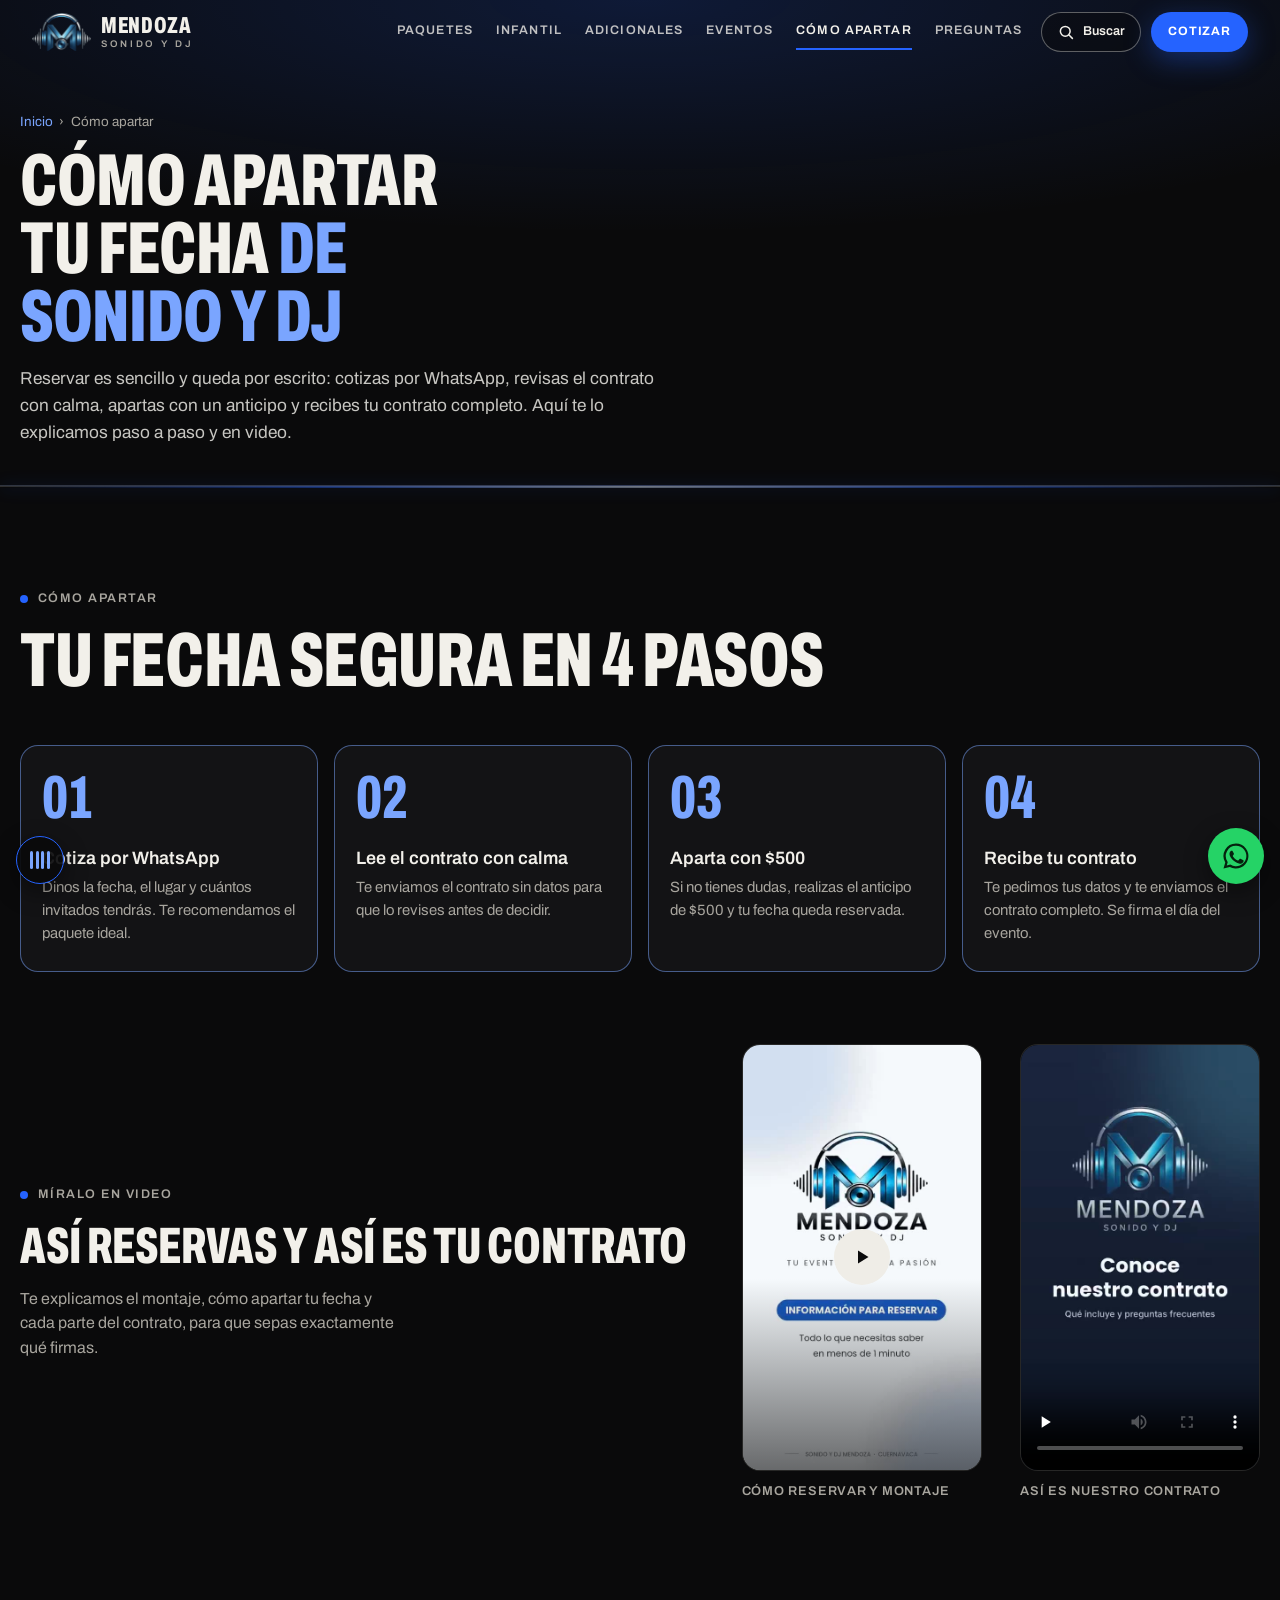
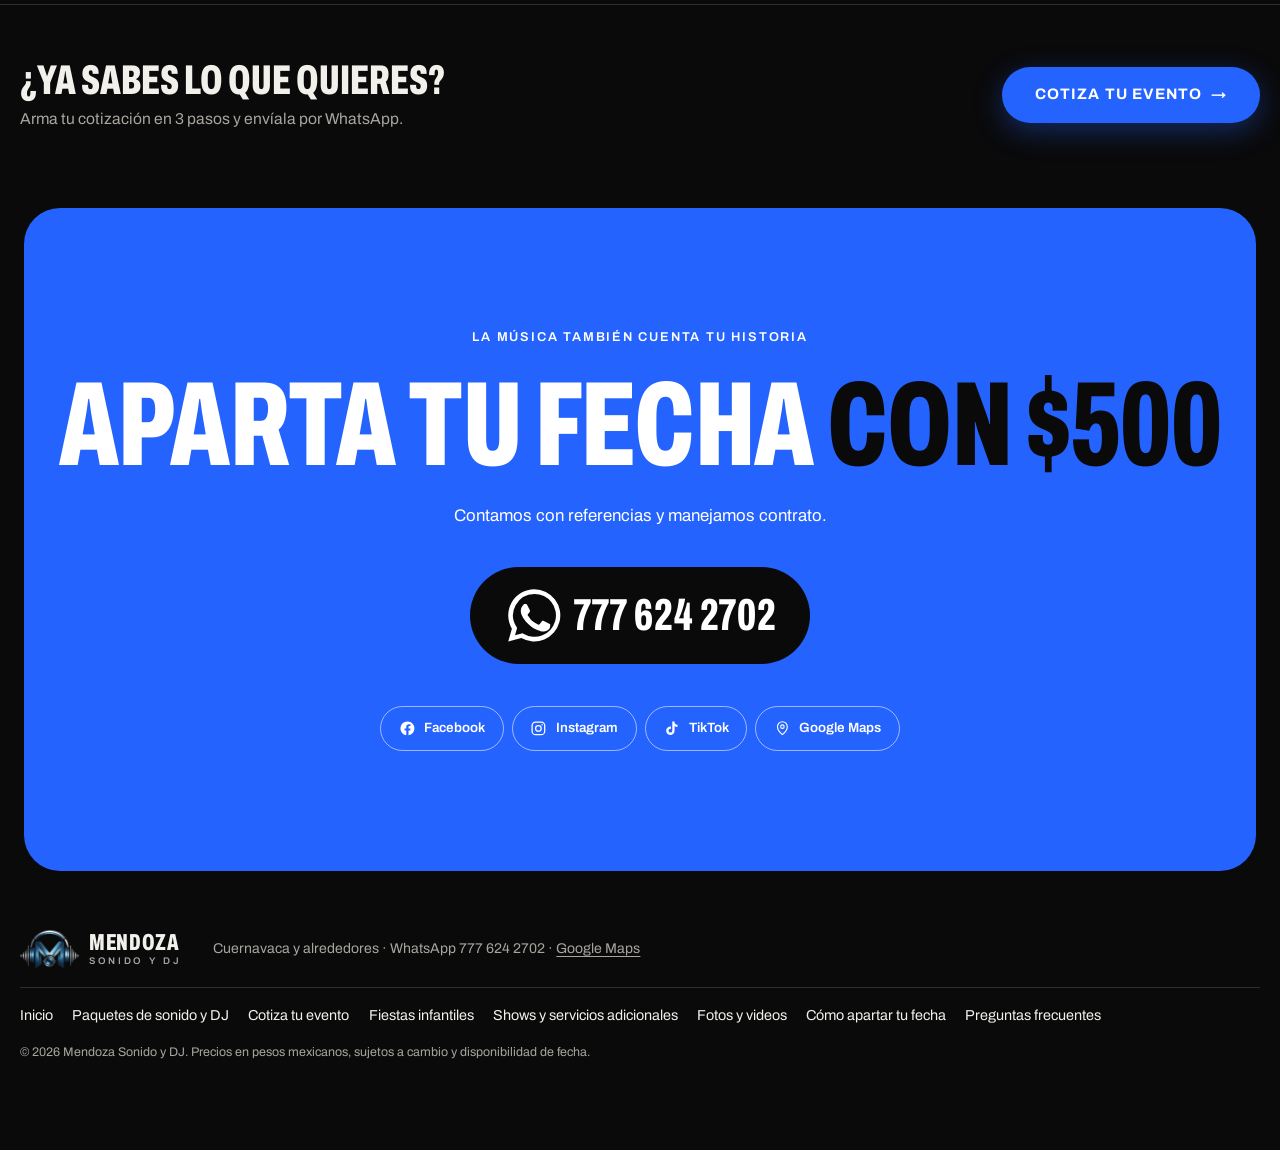
==== commit d5bdcb48: "Add files via upload" ====
--- a/como-apartar.html
+++ b/como-apartar.html
@@ -28,7 +28,7 @@
 <link rel="preconnect" href="https://fonts.googleapis.com">
 <link rel="preconnect" href="https://fonts.gstatic.com" crossorigin>
 <link href="https://fonts.googleapis.com/css2?family=Archivo:wdth,wght@62..125,400..800&display=swap" rel="stylesheet">
-<link rel="stylesheet" href="/styles.css?v=2712">
+<link rel="stylesheet" href="/styles.css?v=2713">
 <!-- Datos para Google (los de precios y preguntas se agregan solos con lo publicado en el panel) -->
 <script type="application/ld+json">{"@context":"https://schema.org","@type":"BreadcrumbList","itemListElement":[{"@type":"ListItem","position":1,"name":"Inicio","item":"https://sonido-mendoza.vercel.app/"},{"@type":"ListItem","position":2,"name":"Cómo apartar","item":"https://sonido-mendoza.vercel.app/como-apartar"}]}</script>
 </head>
@@ -231,9 +231,9 @@
 
 <!-- contenido.js: contenido de respaldo. firebase-config.js: tu proyecto de Firebase (si está lleno,
      cargar.js trae de ahí lo que publicaste en el panel). cargar.js arranca render.js y script.js. -->
-<script src="contenido.js?v=2712"></script>
-<script src="firebase-config.js?v=2712"></script>
-<script src="cargar.js?v=2712"></script>
+<script src="contenido.js?v=2713"></script>
+<script src="firebase-config.js?v=2713"></script>
+<script src="cargar.js?v=2713"></script>
 <!-- cargar.js carga después render.js, script.js, cotizador.js y efectos.js -->
 </body>
 </html>
--- a/styles.css
+++ b/styles.css
@@ -1072,4 +1072,18 @@
 .dock a[aria-current="page"] { color: var(--text); }
 .dock a[aria-current="page"] .ico { color: var(--blue-ink); }
 .nav__cta[aria-current="page"] { box-shadow: 0 0 0 2px #fff inset; }
-@media (min-width: 1021px) and (max-width: 1240px) { .nav__links { gap: 0.9rem; font-size: 0.72rem; letter-spacing: 0.06em; } }+@media (min-width: 1021px) and (max-width: 1240px) { .nav__links { gap: 0.9rem; font-size: 0.72rem; letter-spacing: 0.06em; } }
+
+/* ---------- Guía en modo discreto (más chica y se encoge sola) ---------- */
+.tuto { width: 38px; height: 46px; }
+.tuto__hand { width: 38px; height: 46px; transform-origin: 16px 2px; }
+.tuto__ring { left: 16px; width: 28px; height: 28px; margin: -14px 0 0 -14px; border-width: 2.5px; }
+.tuto__bubble { max-width: min(240px, calc(100vw - 24px)); padding: 0.5rem 2.1rem 0.55rem 0.85rem; border-radius: 12px; font-size: 0.88rem; line-height: 1.3; white-space: nowrap; box-shadow: 0 8px 20px rgba(0, 0, 0, 0.45); }
+.tuto__bubble::after { width: 12px; height: 12px; margin-left: -6px; bottom: -6px; }
+.tuto__bubble.is-below::after { top: -6px; }
+.tuto__x { top: 50%; right: 4px; width: 26px; height: 26px; margin-top: -13px; font-size: 1rem; }
+/* A los 4 segundos el globo desaparece y queda solo la mano */
+.tuto__bubble.is-on.is-mini { opacity: 0; pointer-events: none; }
+.tuto__bubble.is-on.is-mini .tuto__x { pointer-events: none; }
+/* El botón señalado brilla menos */
+.tuto-on { outline-width: 2px !important; outline-offset: 3px; }
